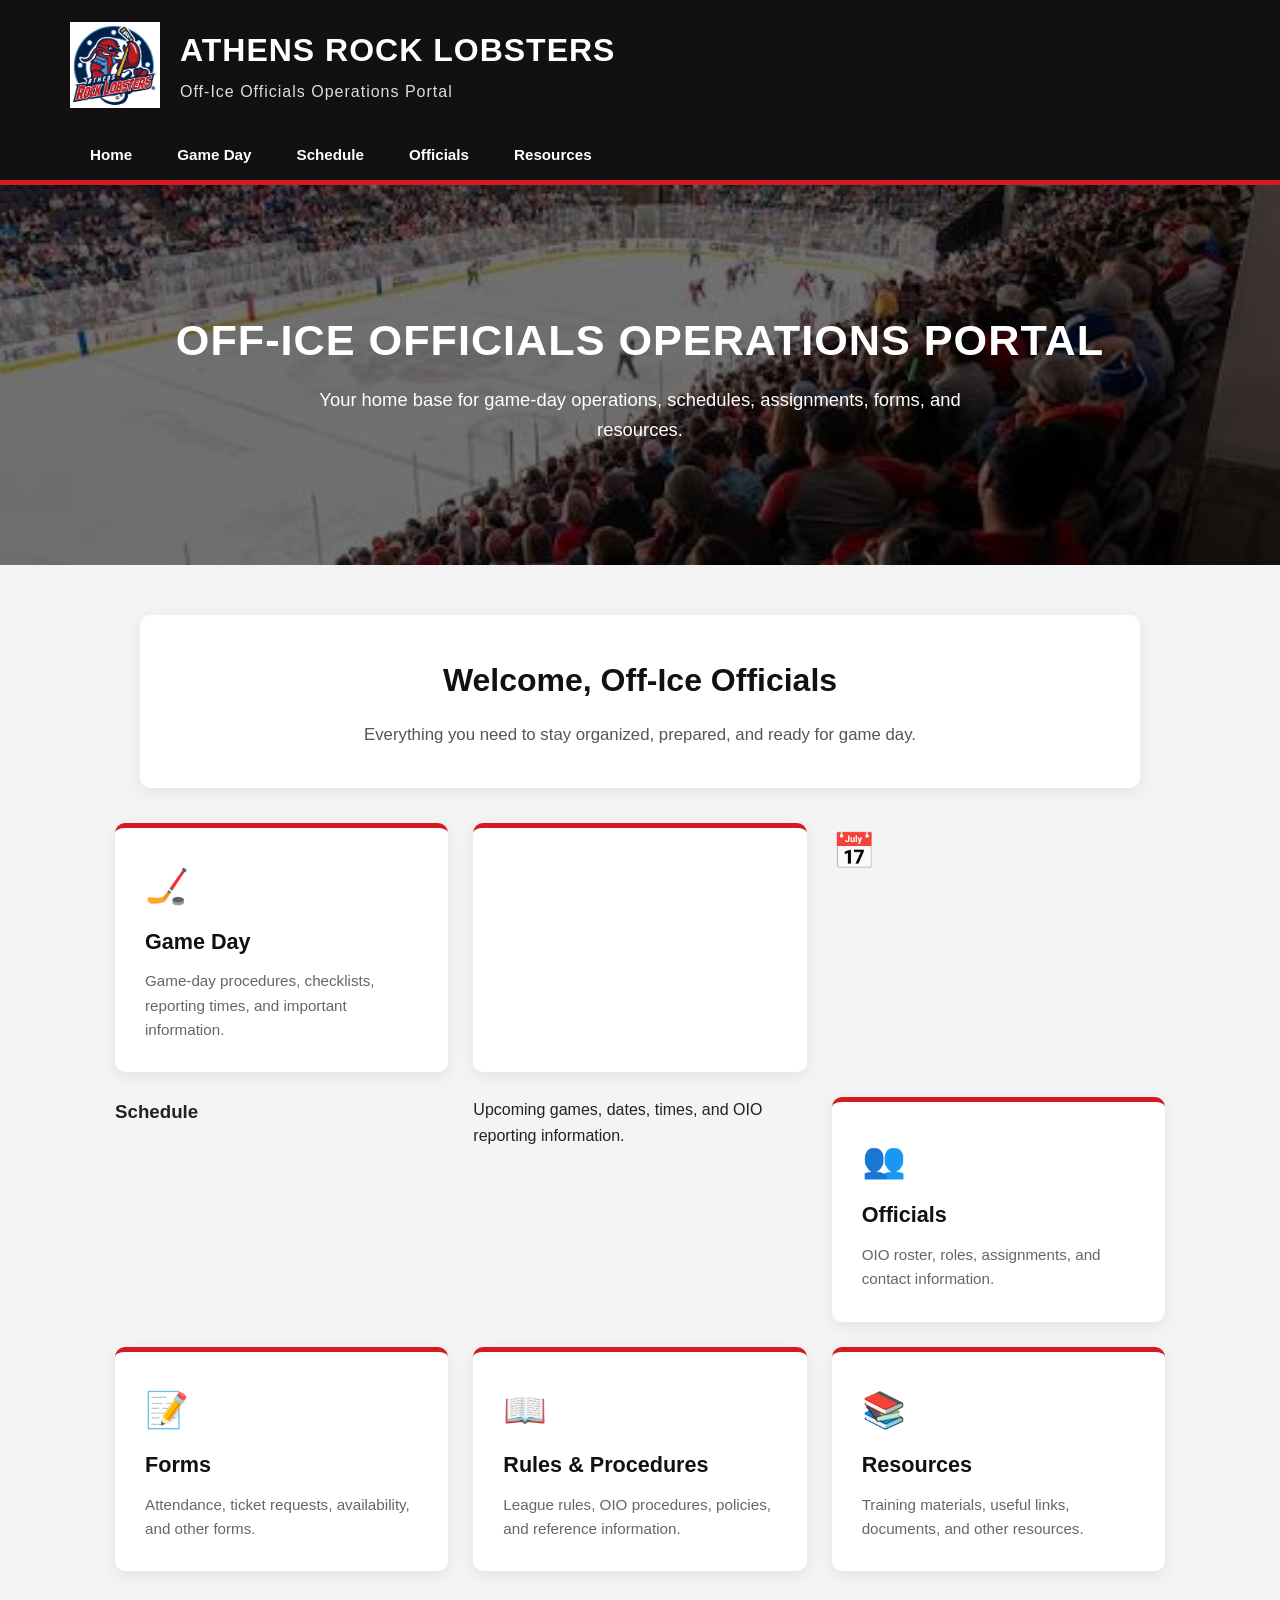
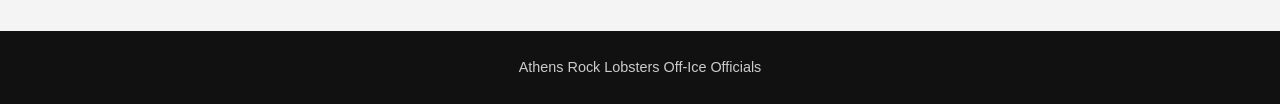
==== index.html @ 8d94f2fb "Build OIO portal pages and navigation" ====
<!DOCTYPE html>
<html lang="en">

<head>
    <meta charset="UTF-8">
    <meta name="viewport" content="width=device-width, initial-scale=1.0">

    <title>ARL Off-Ice Officials</title>

    <link rel="stylesheet" href="css/style.css">
</head>

<body>

    <header class="site-header">

        <div class="header-content">

            <div class="brand">

                <img src="images/arl-logo.png"
                     alt="Athens Rock Lobsters logo"
                     class="arl-logo">

                <div class="brand-text">
                    <h1>Athens Rock Lobsters</h1>
                    <p>Off-Ice Officials Operations Portal</p>
                </div>

            </div>

            <nav class="main-nav">

    <a href="index.html">Home</a>

    <a href="game-day.html">Game Day</a>

    <a href="schedule.html">Schedule</a>

    <a href="officials.html">Officials</a>

    <a href="resources.html">Resources</a>

</nav>

        </div>

    </header>


   
<main>

    <!-- HERO SECTION -->

    <section class="hero">

        <img src="images/arena.jpg"
             alt="Athens Rock Lobsters home arena">

        <div class="hero-overlay">

            <h2>Off-Ice Officials Operations Portal</h2>

            <p>
                Your home base for game-day operations,
                schedules, assignments, forms, and resources.
            </p>

        </div>

    </section>


    <!-- WELCOME -->

    <section class="welcome">

        <h2>Welcome, Off-Ice Officials</h2>

        <p>
            Everything you need to stay organized,
            prepared, and ready for game day.
        </p>

    </section>


    <!-- DASHBOARD CARDS -->

    <section class="dashboard">

        <a href="game-day.html" class="dashboard-card">

            <div class="card-icon">🏒</div>

            <h3>Game Day</h3>

            <p>
                Game-day procedures, checklists,
                reporting times, and important information.
            </p>

        </a>

<a href="schedule.html" class="dashboard-card"></a>
       

            <div class="card-icon">📅</div>

            <h3>Schedule</h3>

            <p>
                Upcoming games, dates, times,
                and OIO reporting information.
            </p>

        </a>


        <a href="officials.html" class="dashboard-card">

            <div class="card-icon">👥</div>

            <h3>Officials</h3>

            <p>
                OIO roster, roles, assignments,
                and contact information.
            </p>

        </a>


       <a href="forms.html" class="dashboard-card">

            <div class="card-icon">📝</div>

            <h3>Forms</h3>

            <p>
                Attendance, ticket requests,
                availability, and other forms.
            </p>

        </a>


       <a href="rules.html" class="dashboard-card">

            <div class="card-icon">📖</div>

            <h3>Rules & Procedures</h3>

            <p>
                League rules, OIO procedures,
                policies, and reference information.
            </p>

        </a>


        <a href="resources.html" class="dashboard-card">

            <div class="card-icon">📚</div>

            <h3>Resources</h3>

            <p>
                Training materials, useful links,
                documents, and other resources.
            </p>

        </a>

    </section>

</main>




    <footer class="site-footer">

        <p>
            Athens Rock Lobsters Off-Ice Officials
        </p>

    </footer>

</body>

</html>
---- css/style.css ----
/* =========================================
   ATHENS ROCK LOBSTERS
   OFF-ICE OFFICIALS OPERATIONS PORTAL
   ========================================= */

/* ---------- RESET ---------- */

* {
    margin: 0;
    padding: 0;
    box-sizing: border-box;
}

html {
    scroll-behavior: smooth;
}

body {
    font-family: Arial, Helvetica, sans-serif;
    background: #f4f4f4;
    color: #222;
    line-height: 1.6;
}

a {
    color: inherit;
    text-decoration: none;
}

img {
    max-width: 100%;
    display: block;
}


/* =========================================
   HEADER
   ========================================= */

.site-header {
    background: #111111;
    color: white;
    border-bottom: 5px solid #d71920;
}

.header-content {
    max-width: 1200px;
    margin: 0 auto;
    padding: 20px 30px 0;
}

.brand {
    display: flex;
    align-items: center;
    gap: 20px;
    padding-bottom: 20px;
}

.arl-logo {
    width: 90px;
    height: 90px;
    object-fit: contain;
}

.brand-text h1 {
    font-size: 2rem;
    font-weight: 800;
    letter-spacing: 1px;
    text-transform: uppercase;
}

.brand-text p {
    margin-top: 3px;
    color: #dddddd;
    font-size: 1rem;
    letter-spacing: 1px;
}


/* =========================================
   NAVIGATION
   ========================================= */

.main-nav {
    display: flex;
    flex-wrap: wrap;
    gap: 5px;
}

.main-nav a {
    padding: 13px 20px;
    color: white;
    font-weight: bold;
    font-size: 0.95rem;
    transition: background 0.2s ease;
}

.main-nav a:hover {
    background: #d71920;
}


/* =========================================
   MAIN CONTENT
   ========================================= */

main {
    min-height: 600px;
}


/* =========================================
   HERO
   ========================================= */

.hero {
    position: relative;
    width: 100%;
    height: 380px;
    overflow: hidden;
}

.hero > img {
    width: 100%;
    height: 100%;
    object-fit: cover;
}

.hero-overlay {
    position: absolute;
    top: 0;
    left: 0;
    width: 100%;
    height: 100%;

    display: flex;
    flex-direction: column;
    justify-content: center;
    align-items: center;

    text-align: center;
    padding: 30px;

    background: rgba(0, 0, 0, 0.55);
    color: white;
}

.hero-overlay h2 {
    font-size: 2.7rem;
    text-transform: uppercase;
    letter-spacing: 1px;
    margin-bottom: 10px;
}

.hero-overlay p {
    max-width: 700px;
    font-size: 1.15rem;
}


/* =========================================
   WELCOME
   ========================================= */

.welcome {
    max-width: 1000px;
    margin: 50px auto 35px;
    padding: 40px;

    background: white;
    border-radius: 10px;

    box-shadow: 0 4px 15px rgba(0, 0, 0, 0.08);

    text-align: center;
}

.welcome h2 {
    font-size: 2rem;
    margin-bottom: 15px;
    color: #111111;
}

.welcome p {
    max-width: 700px;
    margin: 0 auto;
    color: #555555;
    font-size: 1.05rem;
}


/* =========================================
   DASHBOARD
   ========================================= */

.dashboard {
    width: 100%;
    max-width: 1100px;

    margin: 0 auto 60px;
    padding: 0 25px;

    display: grid;
    grid-template-columns: repeat(3, minmax(0, 1fr));
    gap: 25px;
}

.dashboard-card {
    display: block;

    background: white;
    padding: 30px;

    border-radius: 10px;
    border-top: 5px solid #d71920;

    box-shadow: 0 4px 15px rgba(0, 0, 0, 0.08);

    transition:
        transform 0.2s ease,
        box-shadow 0.2s ease;
}

.dashboard-card:hover {
    transform: translateY(-5px);

    box-shadow:
        0 8px 25px rgba(0, 0, 0, 0.15);
}

.card-icon {
    font-size: 2.2rem;
    margin-bottom: 10px;
}

.dashboard-card h3 {
    font-size: 1.35rem;
    margin-bottom: 10px;
    color: #111111;
}

.dashboard-card p {
    color: #666666;
    font-size: 0.95rem;
}


/* =========================================
   FOOTER
   ========================================= */

.site-footer {
    background: #111111;
    color: #cccccc;

    text-align: center;

    padding: 25px;
    margin-top: 60px;

    font-size: 0.9rem;
}


/* =========================================
   TABLET
   ========================================= */

@media (max-width: 800px) {

    .dashboard {
        grid-template-columns: repeat(2, minmax(0, 1fr));
    }

    .hero {
        height: 320px;
    }

    .hero-overlay h2 {
        font-size: 2rem;
    }
}


/* =========================================
   MOBILE
   ========================================= */

@media (max-width: 550px) {

    .header-content {
        padding: 15px 20px 0;
    }

    .brand {
        gap: 15px;
    }

    .arl-logo {
        width: 70px;
        height: 70px;
    }

    .brand-text h1 {
        font-size: 1.35rem;
    }

    .brand-text p {
        font-size: 0.8rem;
    }

    .main-nav a {
        padding: 10px 12px;
        font-size: 0.85rem;
    }

    .hero {
        height: 300px;
    }

    .hero-overlay h2 {
        font-size: 1.6rem;
    }

    .hero-overlay p {
        font-size: 1rem;
    }

    .welcome {
        margin: 30px 15px;
        padding: 35px 25px;
    }

    .welcome h2 {
        font-size: 1.6rem;
    }

    .dashboard {
        grid-template-columns: 1fr;
        padding: 0 15px;
    }
}




/* =========================================
   GAME DAY PAGE
   ========================================= */

.page-content {
    max-width: 1100px;
    margin: 0 auto;
    padding: 45px 25px 60px;
}


/* ---------- PAGE HEADER ---------- */

.page-header {
    text-align: center;
    margin-bottom: 40px;
}

.page-header h2 {
    font-size: 2.5rem;
    color: #111111;
    margin-bottom: 10px;
}

.page-header p {
    max-width: 700px;
    margin: 0 auto;
    color: #666666;
    font-size: 1.05rem;
}


/* ---------- INFORMATION SECTIONS ---------- */

.info-section {
    background: white;
    margin-bottom: 25px;
    padding: 30px;

    border-radius: 10px;

    box-shadow:
        0 4px 15px rgba(0, 0, 0, 0.08);
}

.info-section h3 {
    font-size: 1.5rem;
    color: #111111;

    margin-bottom: 18px;

    padding-bottom: 10px;

    border-bottom: 2px solid #d71920;
}

.info-section p {
    color: #555555;
}


/* ---------- CHECKLIST ---------- */

.checklist {
    list-style: none;
    padding: 0;
}

.checklist li {
    position: relative;

    padding: 12px 15px 12px 38px;

    margin-bottom: 8px;

    background: #f7f7f7;

    border-radius: 6px;

    color: #444444;
}

.checklist li::before {
    content: "✓";

    position: absolute;

    left: 14px;
    top: 11px;

    font-weight: bold;

    color: #d71920;
}


/* ---------- IMPORTANT BOX ---------- */

.important-box {
    margin-top: 20px;

    padding: 20px;

    background: #f7f7f7;

    border-left: 5px solid #d71920;

    border-radius: 6px;
}

.important-box strong {
    display: block;

    margin-bottom: 5px;

    color: #111111;
}

.important-box p {
    margin: 0;
}


/* ---------- POSITION GRID ---------- */

.position-grid {
    display: grid;

    grid-template-columns:
        repeat(2, minmax(0, 1fr));

    gap: 20px;
}

.position-card {
    padding: 25px;

    background: #f7f7f7;

    border-radius: 8px;

    border-left: 4px solid #111111;
}

.position-card h4 {
    margin-bottom: 8px;

    font-size: 1.15rem;

    color: #111111;
}

.position-card p {
    font-size: 0.95rem;

    color: #666666;
}


/* ---------- CONTACT BOX ---------- */

.contact-box {
    margin-top: 10px;

    padding: 35px;

    background: #111111;

    color: white;

    border-radius: 10px;

    text-align: center;
}

.contact-box h3 {
    font-size: 1.5rem;

    margin-bottom: 10px;
}

.contact-box p {
    max-width: 650px;

    margin: 0 auto;

    color: #dddddd;
}


/* ---------- GAME DAY MOBILE ---------- */

@media (max-width: 700px) {

    .page-content {
        padding: 35px 15px 45px;
    }

    .page-header h2 {
        font-size: 2rem;
    }

    .info-section {
        padding: 25px 20px;
    }

    .position-grid {
        grid-template-columns: 1fr;
    }

    .contact-box {
        padding: 30px 20px;
    }
}


/* =========================================
   SCHEDULE PAGE
   ========================================= */

.schedule-list {
    display: flex;
    flex-direction: column;
    gap: 18px;
}

.game-card {
    display: grid;

    grid-template-columns: 110px 1fr auto;

    align-items: center;

    gap: 25px;

    padding: 22px;

    background: #f7f7f7;

    border-radius: 8px;

    border-left: 5px solid #d71920;

    transition:
        transform 0.2s ease,
        box-shadow 0.2s ease;
}

.game-card:hover {
    transform: translateY(-2px);

    box-shadow:
        0 5px 15px rgba(0, 0, 0, 0.08);
}


/* ---------- GAME DATE ---------- */

.game-date {
    text-align: center;

    background: #111111;

    color: white;

    border-radius: 8px;

    padding: 10px;
}

.game-date .month {
    display: block;

    font-size: 0.85rem;

    font-weight: bold;

    letter-spacing: 1px;
}

.game-date .day {
    display: block;

    font-size: 2.3rem;

    font-weight: 800;

    line-height: 1.1;
}

.game-date .year {
    display: block;

    font-size: 0.8rem;

    color: #cccccc;
}


/* ---------- GAME DETAILS ---------- */

.game-details h4 {
    font-size: 1.25rem;

    margin-bottom: 8px;

    color: #111111;
}

.game-details p {
    margin: 3px 0;

    color: #666666;

    font-size: 0.95rem;
}


/* ---------- GAME STATUS ---------- */

.game-status span {
    display: inline-block;

    padding: 7px 13px;

    border-radius: 20px;

    background: #111111;

    color: white;

    font-size: 0.8rem;

    font-weight: bold;

    text-transform: uppercase;

    letter-spacing: 0.5px;
}


/* ---------- SCHEDULE MOBILE ---------- */

@media (max-width: 700px) {

    .game-card {
        grid-template-columns: 80px 1fr;

        gap: 15px;
    }

    .game-status {
        grid-column: 2;
    }

    .game-date .day {
        font-size: 1.8rem;
    }

    .game-details h4 {
        font-size: 1.05rem;
    }
}
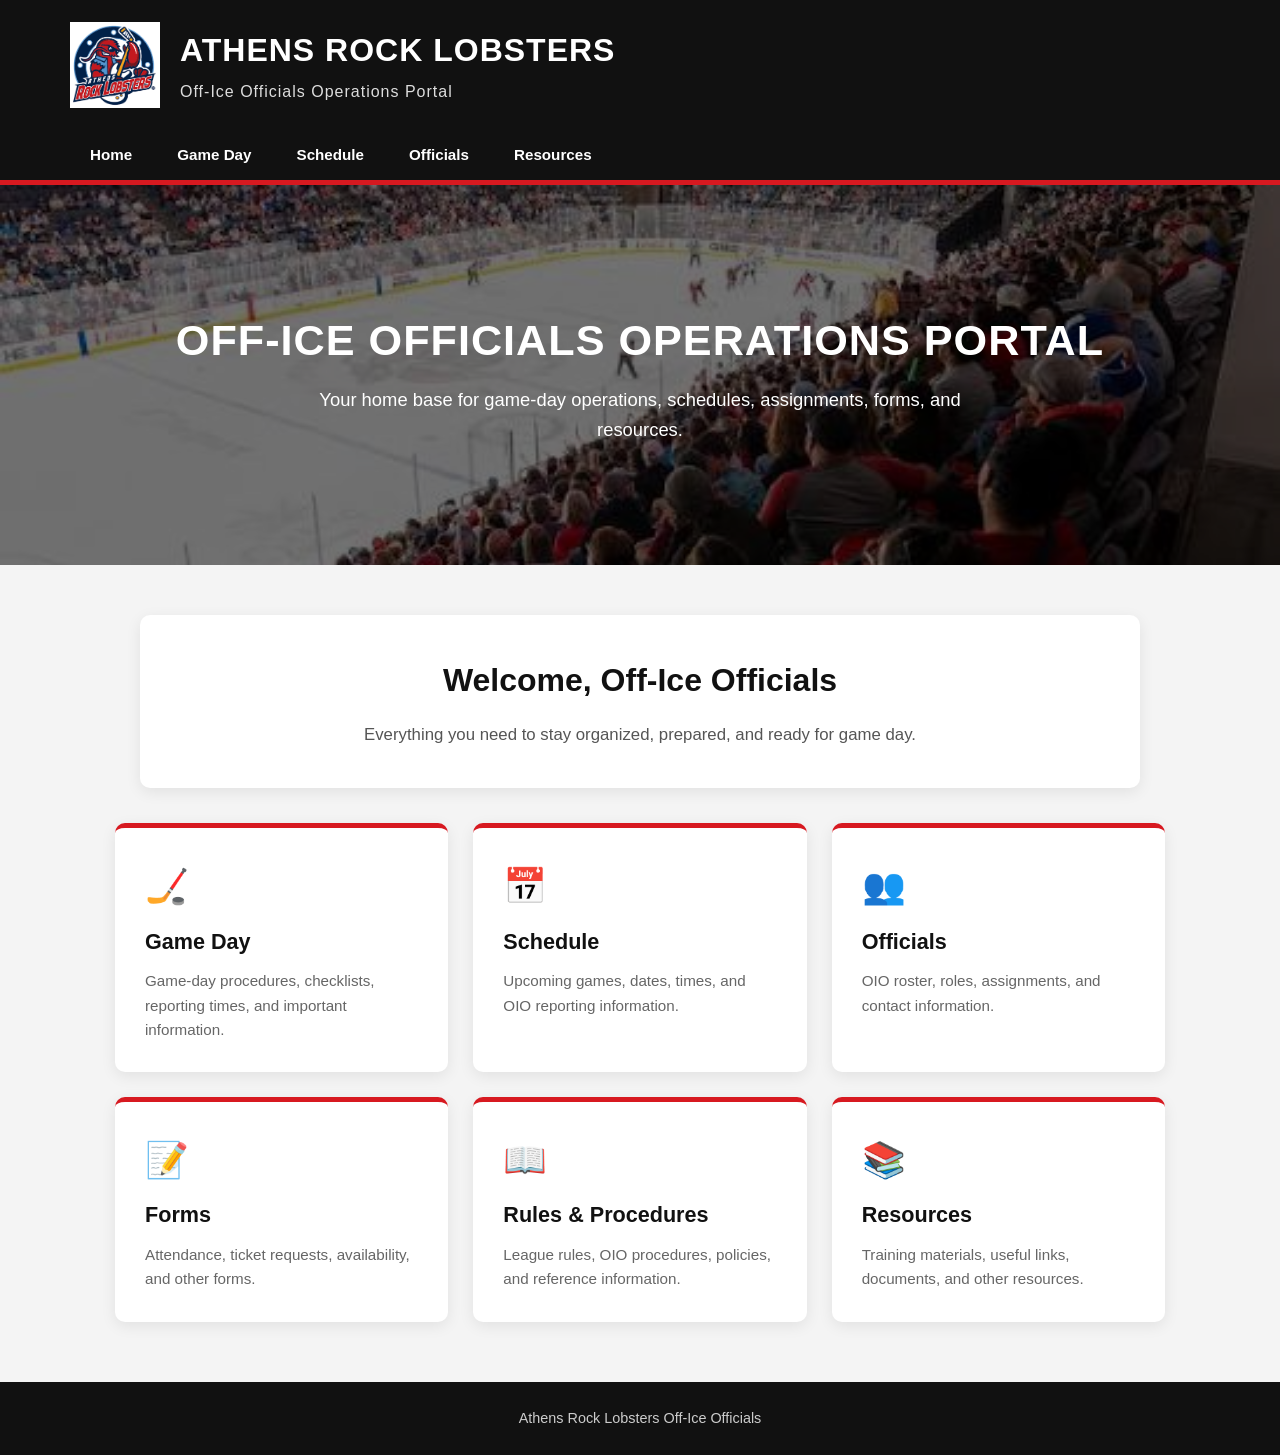
==== commit 79510429: "Fix homepage dashboard cards" ====
--- a/index.html
+++ b/index.html
@@ -89,92 +89,107 @@
 
     <!-- DASHBOARD CARDS -->
 
-    <section class="dashboard">
-
-        <a href="game-day.html" class="dashboard-card">
-
-            <div class="card-icon">🏒</div>
-
-            <h3>Game Day</h3>
-
-            <p>
-                Game-day procedures, checklists,
-                reporting times, and important information.
-            </p>
-
-        </a>
-
-<a href="schedule.html" class="dashboard-card"></a>
-       
-
-            <div class="card-icon">📅</div>
-
-            <h3>Schedule</h3>
-
-            <p>
-                Upcoming games, dates, times,
-                and OIO reporting information.
-            </p>
-
-        </a>
-
-
-        <a href="officials.html" class="dashboard-card">
-
-            <div class="card-icon">👥</div>
-
-            <h3>Officials</h3>
-
-            <p>
-                OIO roster, roles, assignments,
-                and contact information.
-            </p>
-
-        </a>
-
-
-       <a href="forms.html" class="dashboard-card">
-
-            <div class="card-icon">📝</div>
-
-            <h3>Forms</h3>
-
-            <p>
-                Attendance, ticket requests,
-                availability, and other forms.
-            </p>
-
-        </a>
-
-
-       <a href="rules.html" class="dashboard-card">
-
-            <div class="card-icon">📖</div>
-
-            <h3>Rules & Procedures</h3>
-
-            <p>
-                League rules, OIO procedures,
-                policies, and reference information.
-            </p>
-
-        </a>
-
-
-        <a href="resources.html" class="dashboard-card">
-
-            <div class="card-icon">📚</div>
-
-            <h3>Resources</h3>
-
-            <p>
-                Training materials, useful links,
-                documents, and other resources.
-            </p>
-
-        </a>
-
-    </section>
+
+<section class="dashboard">
+
+    <!-- GAME DAY -->
+
+    <a href="game-day.html" class="dashboard-card">
+
+        <div class="card-icon">🏒</div>
+
+        <h3>Game Day</h3>
+
+        <p>
+            Game-day procedures, checklists,
+            reporting times, and important information.
+        </p>
+
+    </a>
+
+
+    <!-- SCHEDULE -->
+
+    <a href="schedule.html" class="dashboard-card">
+
+        <div class="card-icon">📅</div>
+
+        <h3>Schedule</h3>
+
+        <p>
+            Upcoming games, dates, times,
+            and OIO reporting information.
+        </p>
+
+    </a>
+
+
+    <!-- OFFICIALS -->
+
+    <a href="officials.html" class="dashboard-card">
+
+        <div class="card-icon">👥</div>
+
+        <h3>Officials</h3>
+
+        <p>
+            OIO roster, roles, assignments,
+            and contact information.
+        </p>
+
+    </a>
+
+
+    <!-- FORMS -->
+
+    <a href="forms.html" class="dashboard-card">
+
+        <div class="card-icon">📝</div>
+
+        <h3>Forms</h3>
+
+        <p>
+            Attendance, ticket requests,
+            availability, and other forms.
+        </p>
+
+    </a>
+
+
+    <!-- RULES & PROCEDURES -->
+
+    <a href="rules.html" class="dashboard-card">
+
+        <div class="card-icon">📖</div>
+
+        <h3>Rules &amp; Procedures</h3>
+
+        <p>
+            League rules, OIO procedures,
+            policies, and reference information.
+        </p>
+
+    </a>
+
+
+    <!-- RESOURCES -->
+
+    <a href="resources.html" class="dashboard-card">
+
+        <div class="card-icon">📚</div>
+
+        <h3>Resources</h3>
+
+        <p>
+            Training materials, useful links,
+            documents, and other resources.
+        </p>
+
+    </a>
+
+</section>
+
+
 
 </main>
 
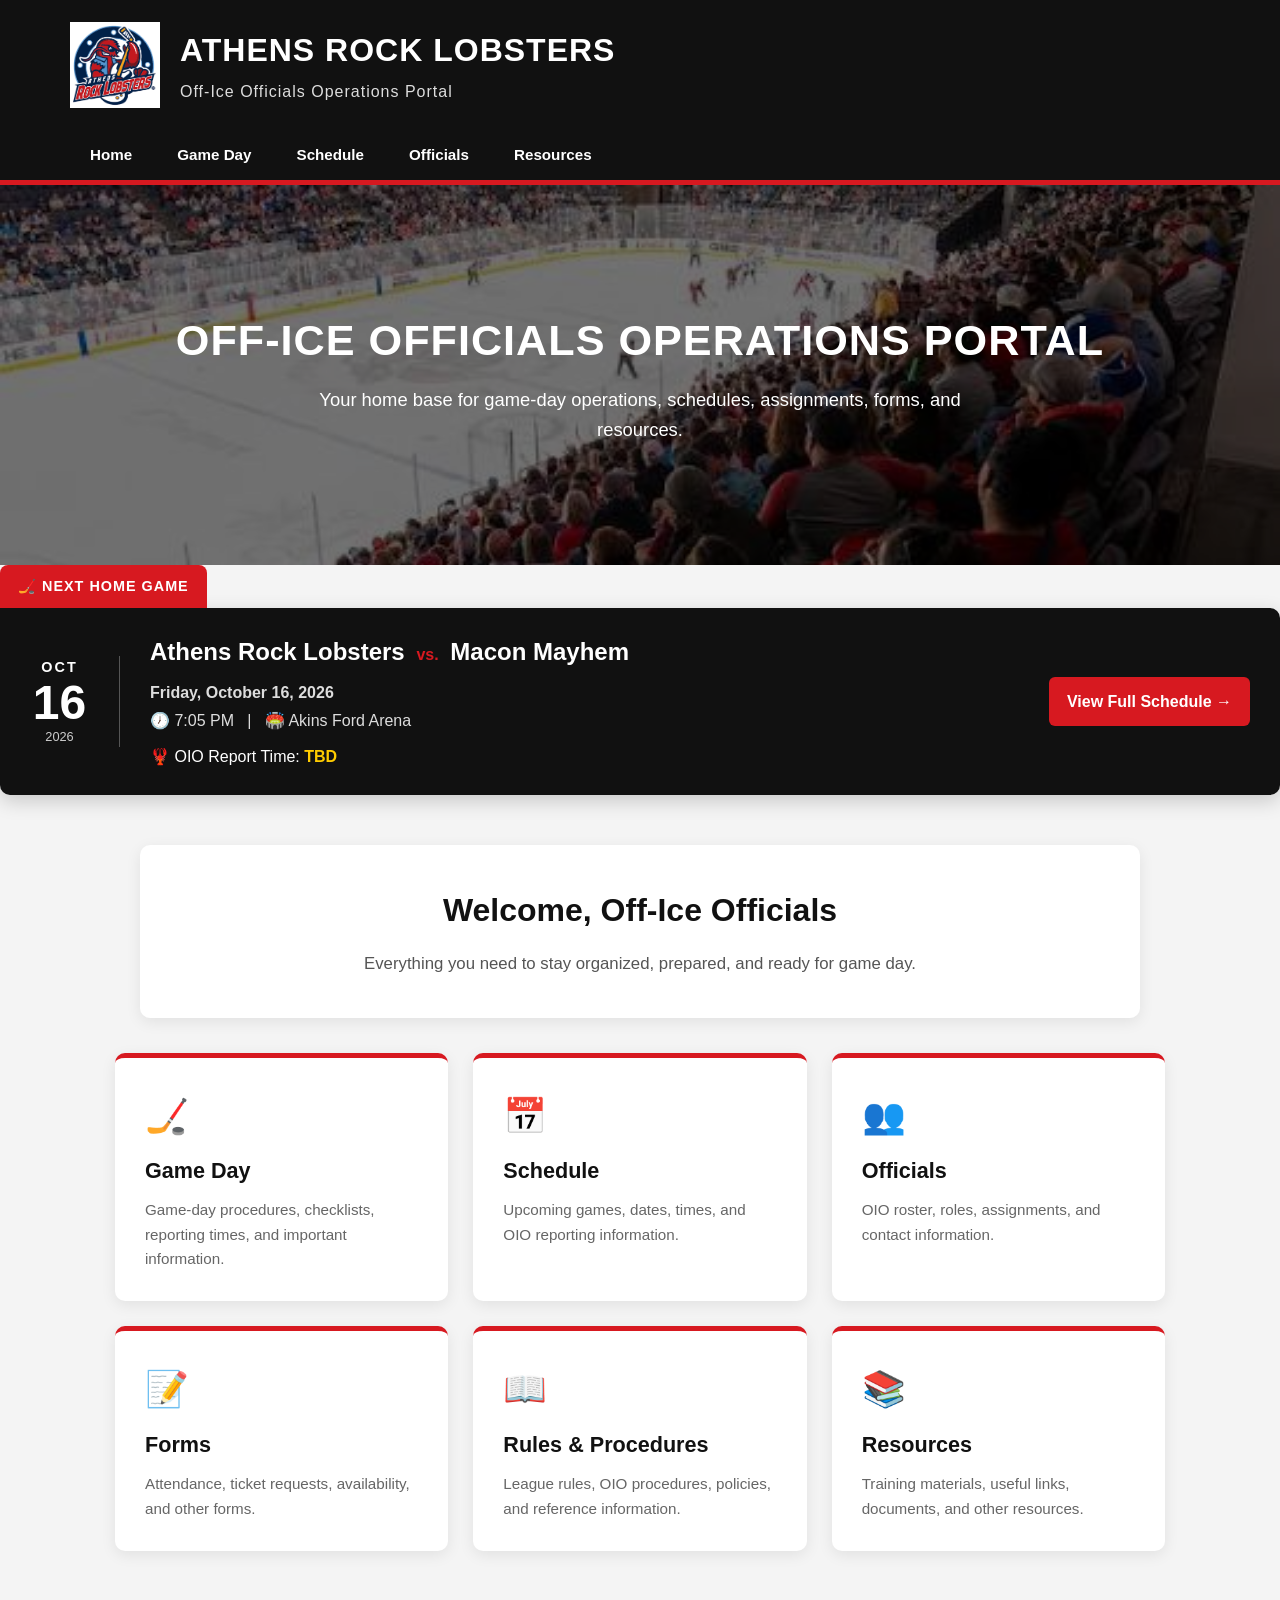
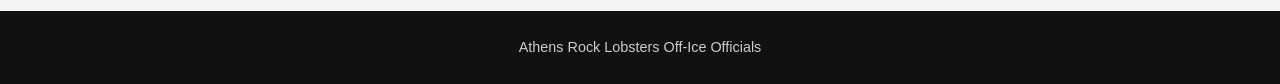
==== commit ecc89f60: "Add next home game dashboard" ====
--- a/index.html
+++ b/index.html
@@ -30,7 +30,8 @@
 
             </div>
 
-            <nav class="main-nav">
+       
+<nav class="main-nav">
 
     <a href="index.html">Home</a>
 
@@ -41,6 +42,7 @@
     <a href="officials.html">Officials</a>
 
     <a href="resources.html">Resources</a>
+
 
 </nav>
 
@@ -72,6 +74,60 @@
 
     </section>
 
+<!-- NEXT HOME GAME -->
+
+<section class="next-game">
+
+    <div class="next-game-label">
+        🏒 NEXT HOME GAME
+    </div>
+
+    <div class="next-game-content">
+
+        <div class="next-game-date">
+
+            <span class="next-month">OCT</span>
+
+            <span class="next-day">16</span>
+
+            <span class="next-year">2026</span>
+
+        </div>
+
+
+        <div class="next-game-details">
+
+            <h2>
+                Athens Rock Lobsters
+                <span>vs.</span>
+                Macon Mayhem
+            </h2>
+
+            <p class="next-game-info">
+                <strong>Friday, October 16, 2026</strong>
+            </p>
+
+            <p class="next-game-info">
+                🕖 7:05 PM &nbsp;&nbsp;|&nbsp;&nbsp;
+                🏟️ Akins Ford Arena
+            </p>
+
+            <p class="next-game-oio">
+                🦞 OIO Report Time:
+                <strong>TBD</strong>
+            </p>
+
+        </div>
+
+
+        <a href="schedule.html" class="next-game-button">
+            View Full Schedule →
+        </a>
+
+    </div>
+
+</section>
+
 
     <!-- WELCOME -->
 
--- a/css/style.css
+++ b/css/style.css
@@ -709,5 +709,250 @@
     }
 }
 
-
-
+```css
+/* =========================================
+   NEXT HOME GAME
+   ========================================= */
+
+.next-game {
+
+    max-width: 1100px;
+
+    margin: 35px auto 0;
+
+    padding: 0 25px;
+
+}
+
+
+.next-game-label {
+
+    background: #d71920;
+
+    color: white;
+
+    font-weight: 800;
+
+    font-size: 0.9rem;
+
+    letter-spacing: 1px;
+
+    padding: 10px 18px;
+
+    display: inline-block;
+
+    border-radius: 8px 8px 0 0;
+
+}
+
+
+.next-game-content {
+
+    background: #111111;
+
+    color: white;
+
+    border-radius: 0 10px 10px 10px;
+
+    padding: 25px 30px;
+
+    display: flex;
+
+    align-items: center;
+
+    gap: 30px;
+
+    box-shadow: 0 6px 20px rgba(0, 0, 0, 0.18);
+
+}
+
+
+.next-game-date {
+
+    min-width: 90px;
+
+    text-align: center;
+
+    border-right: 1px solid #555555;
+
+    padding-right: 30px;
+
+}
+
+
+.next-month {
+
+    display: block;
+
+    font-size: 0.9rem;
+
+    font-weight: bold;
+
+    letter-spacing: 2px;
+
+}
+
+
+.next-day {
+
+    display: block;
+
+    font-size: 3rem;
+
+    line-height: 1;
+
+    font-weight: 800;
+
+}
+
+
+.next-year {
+
+    display: block;
+
+    font-size: 0.8rem;
+
+    color: #cccccc;
+
+}
+
+
+.next-game-details {
+
+    flex: 1;
+
+}
+
+
+.next-game-details h2 {
+
+    font-size: 1.5rem;
+
+    margin-bottom: 8px;
+
+}
+
+
+.next-game-details h2 span {
+
+    color: #d71920;
+
+    font-size: 1rem;
+
+    margin: 0 5px;
+
+}
+
+
+.next-game-info {
+
+    color: #dddddd;
+
+    margin: 3px 0;
+
+}
+
+
+.next-game-oio {
+
+    margin-top: 10px;
+
+    color: #ffffff;
+
+}
+
+
+.next-game-oio strong {
+
+    color: #ffcc00;
+
+}
+
+
+.next-game-button {
+
+    background: #d71920;
+
+    color: white;
+
+    padding: 12px 18px;
+
+    border-radius: 6px;
+
+    font-weight: bold;
+
+    white-space: nowrap;
+
+    transition: background 0.2s ease,
+                transform 0.2s ease;
+
+}
+
+
+.next-game-button:hover {
+
+    background: #b9141a;
+
+    transform: translateY(-2px);
+
+}
+
+
+/* ---------- NEXT GAME MOBILE ---------- */
+
+@media (max-width: 700px) {
+
+    .next-game {
+
+        margin-top: 25px;
+
+        padding: 0 15px;
+
+    }
+
+
+    .next-game-content {
+
+        flex-direction: column;
+
+        align-items: stretch;
+
+        text-align: center;
+
+        gap: 20px;
+
+        padding: 25px 20px;
+
+    }
+
+
+    .next-game-date {
+
+        border-right: none;
+
+        border-bottom: 1px solid #555555;
+
+        padding-right: 0;
+
+        padding-bottom: 15px;
+
+    }
+
+
+    .next-game-details h2 {
+
+        font-size: 1.25rem;
+
+    }
+
+
+    .next-game-button {
+
+        display: inline-block;
+
+    }
+
+}
+
+
+
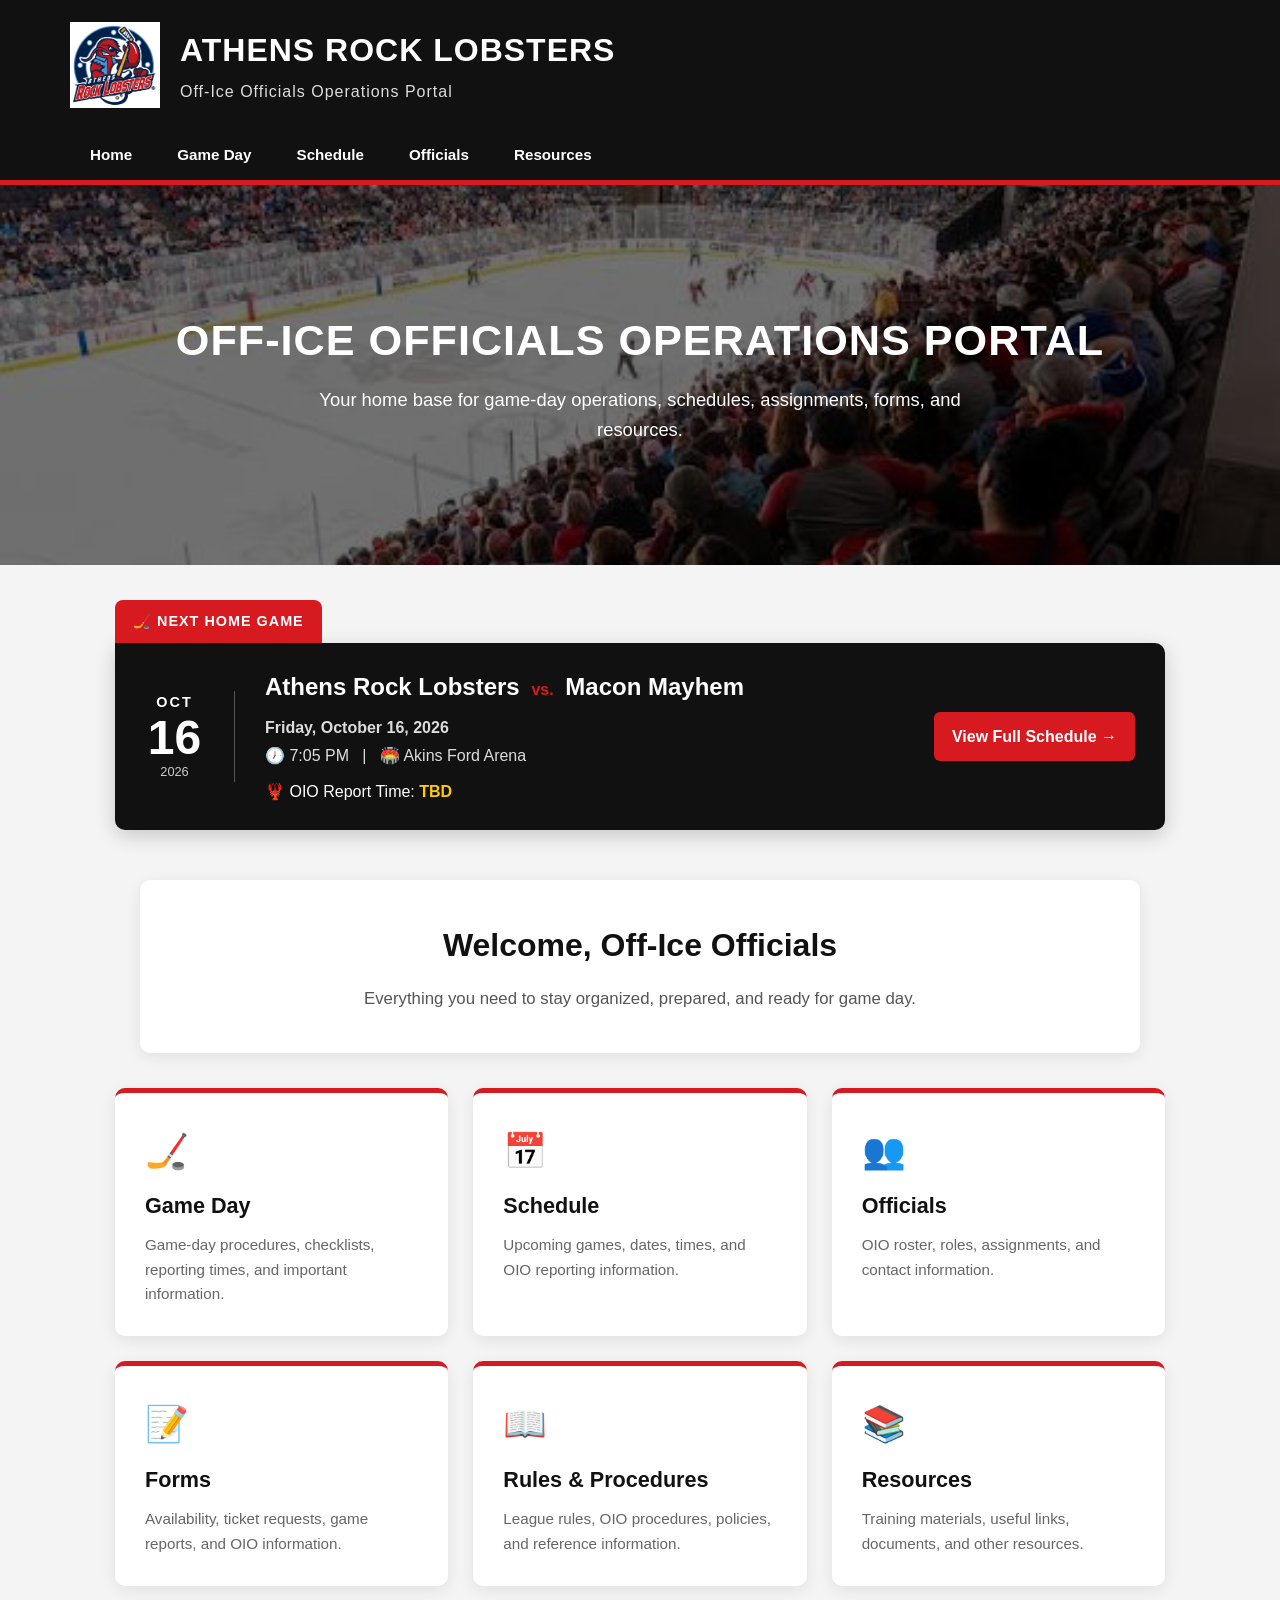
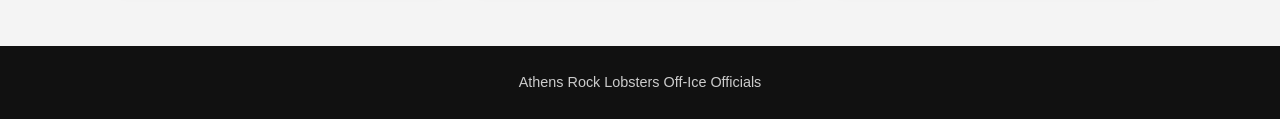
==== commit b9f38d0f: "fixing forms in index" ====
--- a/index.html
+++ b/index.html
@@ -1,4 +1,3 @@
-
 <!DOCTYPE html>
 <html lang="en">
 
@@ -30,226 +29,220 @@
 
             </div>
 
-       
-<nav class="main-nav">
-
-    <a href="index.html">Home</a>
-
-    <a href="game-day.html">Game Day</a>
-
-    <a href="schedule.html">Schedule</a>
-
-    <a href="officials.html">Officials</a>
-
-    <a href="resources.html">Resources</a>
-
-
-</nav>
+            <nav class="main-nav">
+
+                <a href="index.html">Home</a>
+
+                <a href="game-day.html">Game Day</a>
+
+                <a href="schedule.html">Schedule</a>
+
+                <a href="officials.html">Officials</a>
+
+                <a href="resources.html">Resources</a>
+
+            </nav>
 
         </div>
 
     </header>
 
 
-   
-<main>
-
-    <!-- HERO SECTION -->
-
-    <section class="hero">
-
-        <img src="images/arena.jpg"
-             alt="Athens Rock Lobsters home arena">
-
-        <div class="hero-overlay">
-
-            <h2>Off-Ice Officials Operations Portal</h2>
+    <main>
+
+        <!-- HERO SECTION -->
+
+        <section class="hero">
+
+            <img src="images/arena.jpg"
+                 alt="Athens Rock Lobsters home arena">
+
+            <div class="hero-overlay">
+
+                <h2>Off-Ice Officials Operations Portal</h2>
+
+                <p>
+                    Your home base for game-day operations,
+                    schedules, assignments, forms, and resources.
+                </p>
+
+            </div>
+
+        </section>
+
+
+        <!-- NEXT HOME GAME -->
+
+        <section class="next-game">
+
+            <div class="next-game-label">
+                🏒 NEXT HOME GAME
+            </div>
+
+            <div class="next-game-content">
+
+                <div class="next-game-date">
+
+                    <span class="next-month">OCT</span>
+
+                    <span class="next-day">16</span>
+
+                    <span class="next-year">2026</span>
+
+                </div>
+
+
+                <div class="next-game-details">
+
+                    <h2>
+                        Athens Rock Lobsters
+                        <span>vs.</span>
+                        Macon Mayhem
+                    </h2>
+
+                    <p class="next-game-info">
+                        <strong>Friday, October 16, 2026</strong>
+                    </p>
+
+                    <p class="next-game-info">
+                        🕖 7:05 PM &nbsp;&nbsp;|&nbsp;&nbsp;
+                        🏟️ Akins Ford Arena
+                    </p>
+
+                    <p class="next-game-oio">
+                        🦞 OIO Report Time:
+                        <strong>TBD</strong>
+                    </p>
+
+                </div>
+
+
+                <a href="schedule.html" class="next-game-button">
+                    View Full Schedule →
+                </a>
+
+            </div>
+
+        </section>
+
+
+        <!-- WELCOME -->
+
+        <section class="welcome">
+
+            <h2>Welcome, Off-Ice Officials</h2>
 
             <p>
-                Your home base for game-day operations,
-                schedules, assignments, forms, and resources.
+                Everything you need to stay organized,
+                prepared, and ready for game day.
             </p>
 
-        </div>
-
-    </section>
-
-<!-- NEXT HOME GAME -->
-
-<section class="next-game">
-
-    <div class="next-game-label">
-        🏒 NEXT HOME GAME
-    </div>
-
-    <div class="next-game-content">
-
-        <div class="next-game-date">
-
-            <span class="next-month">OCT</span>
-
-            <span class="next-day">16</span>
-
-            <span class="next-year">2026</span>
-
-        </div>
-
-
-        <div class="next-game-details">
-
-            <h2>
-                Athens Rock Lobsters
-                <span>vs.</span>
-                Macon Mayhem
-            </h2>
-
-            <p class="next-game-info">
-                <strong>Friday, October 16, 2026</strong>
-            </p>
-
-            <p class="next-game-info">
-                🕖 7:05 PM &nbsp;&nbsp;|&nbsp;&nbsp;
-                🏟️ Akins Ford Arena
-            </p>
-
-            <p class="next-game-oio">
-                🦞 OIO Report Time:
-                <strong>TBD</strong>
-            </p>
-
-        </div>
-
-
-        <a href="schedule.html" class="next-game-button">
-            View Full Schedule →
-        </a>
-
-    </div>
-
-</section>
-
-
-    <!-- WELCOME -->
-
-    <section class="welcome">
-
-        <h2>Welcome, Off-Ice Officials</h2>
-
-        <p>
-            Everything you need to stay organized,
-            prepared, and ready for game day.
-        </p>
-
-    </section>
-
-
-    <!-- DASHBOARD CARDS -->
-
-
-<section class="dashboard">
-
-    <!-- GAME DAY -->
-
-    <a href="game-day.html" class="dashboard-card">
-
-        <div class="card-icon">🏒</div>
-
-        <h3>Game Day</h3>
-
-        <p>
-            Game-day procedures, checklists,
-            reporting times, and important information.
-        </p>
-
-    </a>
-
-
-    <!-- SCHEDULE -->
-
-    <a href="schedule.html" class="dashboard-card">
-
-        <div class="card-icon">📅</div>
-
-        <h3>Schedule</h3>
-
-        <p>
-            Upcoming games, dates, times,
-            and OIO reporting information.
-        </p>
-
-    </a>
-
-
-    <!-- OFFICIALS -->
-
-    <a href="officials.html" class="dashboard-card">
-
-        <div class="card-icon">👥</div>
-
-        <h3>Officials</h3>
-
-        <p>
-            OIO roster, roles, assignments,
-            and contact information.
-        </p>
-
-    </a>
-
-
-    <!-- FORMS -->
-
-    <a href="forms.html" class="dashboard-card">
-
-        <div class="card-icon">📝</div>
-
-        <h3>Forms</h3>
-
-        <p>
-            Attendance, ticket requests,
-            availability, and other forms.
-        </p>
-
-    </a>
-
-
-    <!-- RULES & PROCEDURES -->
-
-    <a href="rules.html" class="dashboard-card">
-
-        <div class="card-icon">📖</div>
-
-        <h3>Rules &amp; Procedures</h3>
-
-        <p>
-            League rules, OIO procedures,
-            policies, and reference information.
-        </p>
-
-    </a>
-
-
-    <!-- RESOURCES -->
-
-    <a href="resources.html" class="dashboard-card">
-
-        <div class="card-icon">📚</div>
-
-        <h3>Resources</h3>
-
-        <p>
-            Training materials, useful links,
-            documents, and other resources.
-        </p>
-
-    </a>
-
-</section>
-
-
-
-</main>
-
-
+        </section>
+
+
+        <!-- DASHBOARD CARDS -->
+
+        <section class="dashboard">
+
+            <!-- GAME DAY -->
+
+            <a href="game-day.html" class="dashboard-card">
+
+                <div class="card-icon">🏒</div>
+
+                <h3>Game Day</h3>
+
+                <p>
+                    Game-day procedures, checklists,
+                    reporting times, and important information.
+                </p>
+
+            </a>
+
+
+            <!-- SCHEDULE -->
+
+            <a href="schedule.html" class="dashboard-card">
+
+                <div class="card-icon">📅</div>
+
+                <h3>Schedule</h3>
+
+                <p>
+                    Upcoming games, dates, times,
+                    and OIO reporting information.
+                </p>
+
+            </a>
+
+
+            <!-- OFFICIALS -->
+
+            <a href="officials.html" class="dashboard-card">
+
+                <div class="card-icon">👥</div>
+
+                <h3>Officials</h3>
+
+                <p>
+                    OIO roster, roles, assignments,
+                    and contact information.
+                </p>
+
+            </a>
+
+
+            <!-- FORMS -->
+
+            <a href="resources.html" class="dashboard-card">
+
+                <div class="card-icon">📝</div>
+
+                <h3>Forms</h3>
+
+                <p>
+                    Availability, ticket requests,
+                    game reports, and OIO information.
+                </p>
+
+            </a>
+
+
+            <!-- RULES & PROCEDURES -->
+
+            <a href="resources.html" class="dashboard-card">
+
+                <div class="card-icon">📖</div>
+
+                <h3>Rules &amp; Procedures</h3>
+
+                <p>
+                    League rules, OIO procedures,
+                    policies, and reference information.
+                </p>
+
+            </a>
+
+
+            <!-- RESOURCES -->
+
+            <a href="resources.html" class="dashboard-card">
+
+                <div class="card-icon">📚</div>
+
+                <h3>Resources</h3>
+
+                <p>
+                    Training materials, useful links,
+                    documents, and other resources.
+                </p>
+
+            </a>
+
+        </section>
+
+
+    </main>
 
 
     <footer class="site-footer">
@@ -262,5 +255,4 @@
 
 </body>
 
-</html>
-
+</html>
--- a/css/style.css
+++ b/css/style.css
@@ -709,7 +709,6 @@
     }
 }
 
-```css
 /* =========================================
    NEXT HOME GAME
    ========================================= */
@@ -954,5 +953,564 @@
 
 }
 
-
-
+/* =========================================
+   GAME DAY PAGE
+   ========================================= */
+
+.game-day-page {
+
+    max-width: 1100px;
+
+    margin: 0 auto;
+
+    padding: 45px 25px 70px;
+
+}
+
+
+/* ---------- PAGE TITLE ---------- */
+
+.page-title {
+
+    text-align: center;
+
+    margin-bottom: 35px;
+
+}
+
+
+.page-title h2 {
+
+    font-size: 2.5rem;
+
+    color: #111111;
+
+    margin-bottom: 8px;
+
+}
+
+
+.page-title p {
+
+    color: #666666;
+
+    font-size: 1.05rem;
+
+}
+
+
+
+/* =========================================
+   GAME DAY — NEXT GAME
+   ========================================= */
+
+.game-day-next {
+
+    margin-bottom: 45px;
+
+}
+
+
+.game-day-next-label {
+
+    background: #d71920;
+
+    color: white;
+
+    display: table;
+
+    margin: 0 auto;
+
+    padding: 9px 20px;
+
+    border-radius: 8px 8px 0 0;
+
+    font-weight: 800;
+
+    font-size: 0.85rem;
+
+    letter-spacing: 1px;
+
+}
+
+
+.game-day-next-content {
+
+    background: #111111;
+
+    color: white;
+
+    border-radius: 10px;
+
+    padding: 30px 35px;
+
+    display: flex;
+
+    align-items: center;
+
+    justify-content: center;
+
+    gap: 35px;
+
+    box-shadow: 0 6px 20px rgba(0, 0, 0, 0.18);
+
+}
+
+
+.game-day-date {
+
+    min-width: 90px;
+
+    text-align: center;
+
+    border-right: 1px solid #555555;
+
+    padding-right: 30px;
+
+}
+
+
+.game-day-date span {
+
+    display: block;
+
+    font-size: 0.9rem;
+
+    font-weight: bold;
+
+    letter-spacing: 2px;
+
+}
+
+
+.game-day-date strong {
+
+    display: block;
+
+    font-size: 3rem;
+
+    line-height: 1;
+
+}
+
+
+.game-day-date small {
+
+    display: block;
+
+    color: #cccccc;
+
+    font-size: 0.8rem;
+
+}
+
+
+.game-day-matchup {
+
+    text-align: center;
+
+}
+
+
+.game-day-matchup h2 {
+
+    font-size: 1.5rem;
+
+    margin-bottom: 8px;
+
+}
+
+
+.game-day-matchup h2 span {
+
+    color: #d71920;
+
+    font-size: 1rem;
+
+    margin: 0 5px;
+
+}
+
+
+.game-day-matchup p {
+
+    color: #dddddd;
+
+    margin: 3px 0;
+
+}
+
+
+.game-day-times {
+
+    display: flex;
+
+    gap: 20px;
+
+}
+
+
+.game-day-times div {
+
+    text-align: center;
+
+    border-left: 1px solid #555555;
+
+    padding-left: 20px;
+
+}
+
+
+.game-day-times span {
+
+    display: block;
+
+    color: #bbbbbb;
+
+    font-size: 0.8rem;
+
+    text-transform: uppercase;
+
+    letter-spacing: 1px;
+
+}
+
+
+.game-day-times strong {
+
+    display: block;
+
+    font-size: 1.2rem;
+
+    margin-top: 3px;
+
+}
+
+
+
+/* =========================================
+   GAME DAY SECTIONS
+   ========================================= */
+
+.game-day-section {
+
+    background: white;
+
+    border-radius: 10px;
+
+    padding: 30px 35px;
+
+    margin-bottom: 25px;
+
+    box-shadow: 0 4px 15px rgba(0, 0, 0, 0.08);
+
+}
+
+
+.section-heading {
+
+    display: flex;
+
+    align-items: center;
+
+    gap: 12px;
+
+    border-bottom: 2px solid #eeeeee;
+
+    padding-bottom: 12px;
+
+    margin-bottom: 20px;
+
+}
+
+
+.section-heading span {
+
+    font-size: 1.6rem;
+
+}
+
+
+.section-heading h2 {
+
+    font-size: 1.45rem;
+
+    color: #111111;
+
+}
+
+
+
+/* =========================================
+   CHECKLISTS
+   ========================================= */
+
+.checklist {
+
+    display: grid;
+
+    grid-template-columns: repeat(2, 1fr);
+
+    gap: 12px 30px;
+
+}
+
+
+.checklist-item {
+
+    display: flex;
+
+    align-items: flex-start;
+
+    gap: 12px;
+
+    padding: 10px 0;
+
+}
+
+
+.checklist-item > span {
+
+    font-size: 1.2rem;
+
+    color: #d71920;
+
+    flex-shrink: 0;
+
+}
+
+
+.checklist-item p {
+
+    color: #444444;
+
+}
+
+
+
+/* =========================================
+   INFORMATION BOXES
+   ========================================= */
+
+.info-grid {
+
+    display: grid;
+
+    grid-template-columns: repeat(3, 1fr);
+
+    gap: 20px;
+
+}
+
+
+.info-box {
+
+    background: #f7f7f7;
+
+    border-left: 4px solid #d71920;
+
+    border-radius: 6px;
+
+    padding: 20px;
+
+}
+
+
+.info-box h3 {
+
+    font-size: 1.05rem;
+
+    margin-bottom: 8px;
+
+    color: #111111;
+
+}
+
+
+.info-box p {
+
+    color: #555555;
+
+    font-size: 0.95rem;
+
+}
+
+
+
+/* =========================================
+   IMPORTANT NOTICE
+   ========================================= */
+
+.game-day-important {
+
+    background: #111111;
+
+    color: white;
+
+    border-radius: 10px;
+
+    padding: 30px 35px;
+
+    text-align: center;
+
+    margin-top: 35px;
+
+    box-shadow: 0 4px 15px rgba(0, 0, 0, 0.12);
+
+}
+
+
+.game-day-important h2 {
+
+    color: #ffffff;
+
+    margin-bottom: 10px;
+
+}
+
+
+.game-day-important p {
+
+    max-width: 750px;
+
+    margin: 0 auto;
+
+    color: #dddddd;
+
+}
+
+
+.game-day-important strong {
+
+    color: #ffffff;
+
+}
+
+
+
+/* =========================================
+   GAME DAY MOBILE
+   ========================================= */
+
+@media (max-width: 800px) {
+
+    .game-day-page {
+
+        padding: 35px 15px 50px;
+
+    }
+
+
+    .game-day-next-content {
+
+        flex-direction: column;
+
+        text-align: center;
+
+        gap: 20px;
+
+    }
+
+
+    .game-day-date {
+
+        border-right: none;
+
+        border-bottom: 1px solid #555555;
+
+        padding-right: 0;
+
+        padding-bottom: 15px;
+
+    }
+
+
+    .game-day-times {
+
+        justify-content: center;
+
+    }
+
+
+    .game-day-times div {
+
+        border-left: none;
+
+        padding-left: 0;
+
+    }
+
+
+    .checklist {
+
+        grid-template-columns: 1fr;
+
+    }
+
+
+    .info-grid {
+
+        grid-template-columns: 1fr;
+
+    }
+
+}
+
+
+@media (max-width: 550px) {
+
+    .page-title h2 {
+
+        font-size: 2rem;
+
+    }
+
+
+    .game-day-section {
+
+        padding: 25px 20px;
+
+    }
+
+
+    .game-day-next-content {
+
+        padding: 25px 20px;
+
+    }
+
+
+    .game-day-matchup h2 {
+
+        font-size: 1.25rem;
+
+    }
+
+
+    .game-day-times {
+
+        flex-direction: column;
+
+        gap: 10px;
+
+    }
+
+}
+
+/* =========================================
+   RESOURCES
+   ========================================= */
+
+.resource-status {
+    margin-top: 15px !important;
+    padding-top: 10px;
+    border-top: 1px solid #eeeeee;
+    color: #888888 !important;
+    font-size: 0.85rem !important;
+    font-style: italic;
+}
+
+
+
+
+
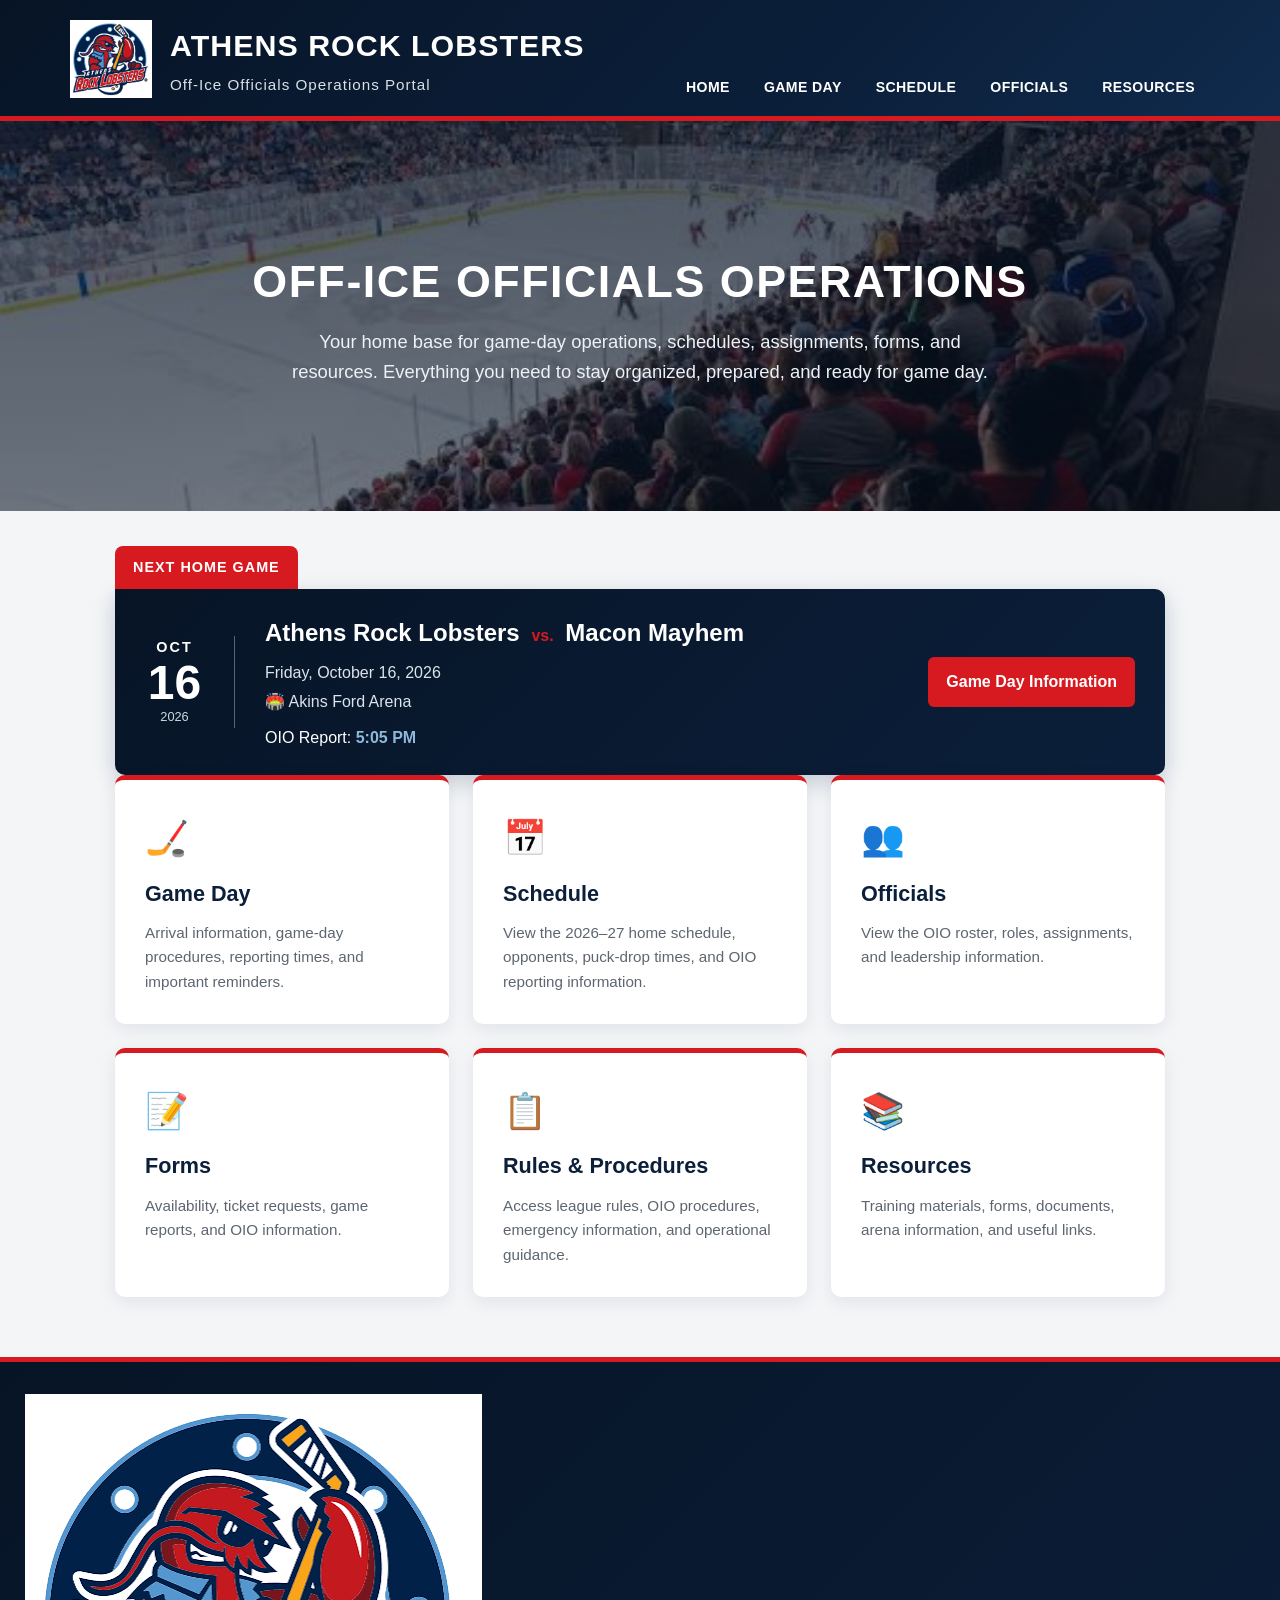
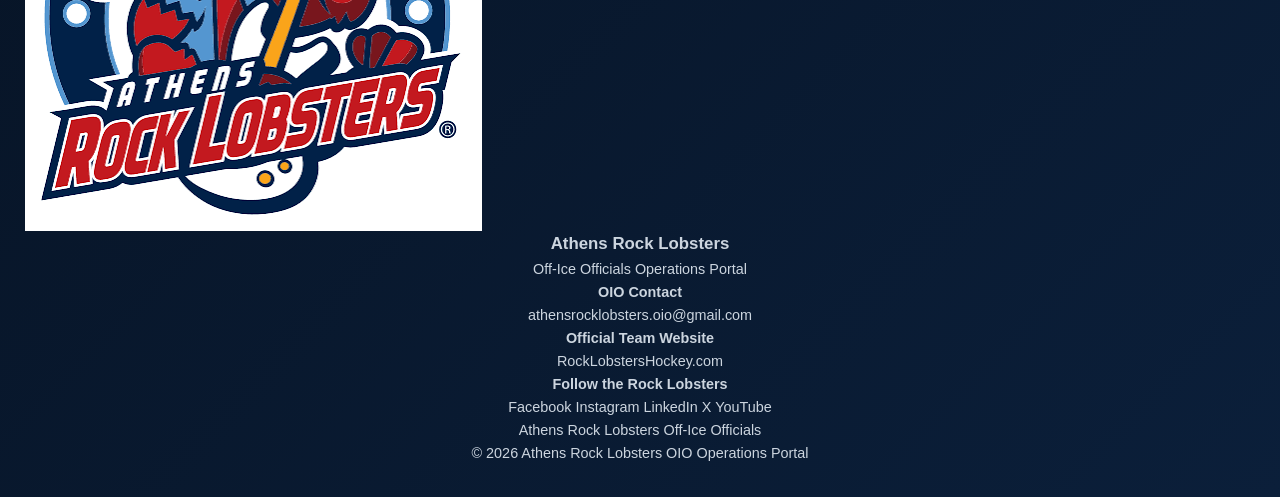
==== commit 128a7b4e: "changing front page" ====
--- a/index.html
+++ b/index.html
@@ -2,256 +2,473 @@
 <html lang="en">
 
 <head>
+
     <meta charset="UTF-8">
-    <meta name="viewport" content="width=device-width, initial-scale=1.0">
-
-    <title>ARL Off-Ice Officials</title>
-
-    <link rel="stylesheet" href="css/style.css">
+
+    <meta name="viewport"
+          content="width=device-width, initial-scale=1.0">
+
+    <title>Athens Rock Lobsters | OIO Operations Portal</title>
+
+    <link rel="stylesheet"
+          href="css/style.css">
+
 </head>
 
+
 <body>
 
-    <header class="site-header">
-
-        <div class="header-content">
-
-            <div class="brand">
-
-                <img src="images/arl-logo.png"
-                     alt="Athens Rock Lobsters logo"
-                     class="arl-logo">
-
-                <div class="brand-text">
-                    <h1>Athens Rock Lobsters</h1>
-                    <p>Off-Ice Officials Operations Portal</p>
-                </div>
+
+<!-- =========================================
+     HEADER
+     ========================================= -->
+
+<header class="site-header">
+
+    <div class="header-content">
+
+        <div class="brand">
+
+            <img src="images/arl-logo.png"
+                 alt="Athens Rock Lobsters logo"
+                 class="arl-logo">
+
+            <div class="brand-text">
+
+                <h1>Athens Rock Lobsters</h1>
+
+                <p>
+                    Off-Ice Officials Operations Portal
+                </p>
 
             </div>
 
-            <nav class="main-nav">
-
-                <a href="index.html">Home</a>
-
-                <a href="game-day.html">Game Day</a>
-
-                <a href="schedule.html">Schedule</a>
-
-                <a href="officials.html">Officials</a>
-
-                <a href="resources.html">Resources</a>
-
-            </nav>
-
-        </div>
-
-    </header>
-
-
-    <main>
-
-        <!-- HERO SECTION -->
-
-        <section class="hero">
-
-            <img src="images/arena.jpg"
-                 alt="Athens Rock Lobsters home arena">
-
-            <div class="hero-overlay">
-
-                <h2>Off-Ice Officials Operations Portal</h2>
+        </div>
+
+
+        <!-- NAVIGATION -->
+
+        <nav class="main-nav">
+
+            <a href="index.html">Home</a>
+
+            <a href="game-day.html">Game Day</a>
+
+            <a href="schedule.html">Schedule</a>
+
+            <a href="officials.html">Officials</a>
+
+            <a href="resources.html">Resources</a>
+
+        </nav>
+
+    </div>
+
+</header>
+
+
+
+<!-- =========================================
+     HERO
+     ========================================= -->
+
+<section class="hero">
+
+    <img src="images/arena.jpg"
+         alt="Akins Ford Arena">
+
+    <div class="hero-overlay">
+
+        <h2>Off-Ice Officials Operations</h2>
+
+        <p>
+            Your home base for game-day operations,
+            schedules, assignments, forms, and resources.
+            Everything you need to stay organized,
+            prepared, and ready for game day.
+        </p>
+
+    </div>
+
+</section>
+
+
+
+<!-- =========================================
+     NEXT HOME GAME
+     ========================================= -->
+
+<section class="next-game">
+
+    <div class="next-game-label">
+
+        NEXT HOME GAME
+
+    </div>
+
+
+    <div class="next-game-content">
+
+
+        <div class="next-game-date">
+
+            <span class="next-month">
+                OCT
+            </span>
+
+            <span class="next-day">
+                16
+            </span>
+
+            <span class="next-year">
+                2026
+            </span>
+
+        </div>
+
+
+
+        <div class="next-game-details">
+
+            <h2>
+                Athens Rock Lobsters
+                <span>vs.</span>
+                Macon Mayhem
+            </h2>
+
+            <p class="next-game-info">
+                Friday, October 16, 2026
+            </p>
+
+            <p class="next-game-info">
+                🏟️ Akins Ford Arena
+            </p>
+
+            <p class="next-game-oio">
+                OIO Report:
+                <strong>
+                    5:05 PM
+                </strong>
+            </p>
+
+        </div>
+
+
+
+        <a href="game-day.html"
+           class="next-game-button">
+
+            Game Day Information
+
+        </a>
+
+    </div>
+
+</section>
+
+
+
+<!-- =========================================
+     DASHBOARD
+     ========================================= -->
+
+<section class="dashboard">
+
+
+    <!-- GAME DAY -->
+
+    <a href="game-day.html"
+       class="dashboard-card">
+
+        <div class="card-icon">
+            🏒
+        </div>
+
+        <h3>
+            Game Day
+        </h3>
+
+        <p>
+            Arrival information, game-day procedures,
+            reporting times, and important reminders.
+        </p>
+
+    </a>
+
+
+
+    <!-- SCHEDULE -->
+
+    <a href="schedule.html"
+       class="dashboard-card">
+
+        <div class="card-icon">
+            📅
+        </div>
+
+        <h3>
+            Schedule
+        </h3>
+
+        <p>
+            View the 2026–27 home schedule,
+            opponents, puck-drop times, and
+            OIO reporting information.
+        </p>
+
+    </a>
+
+
+
+    <!-- OFFICIALS -->
+
+    <a href="officials.html"
+       class="dashboard-card">
+
+        <div class="card-icon">
+            👥
+        </div>
+
+        <h3>
+            Officials
+        </h3>
+
+        <p>
+            View the OIO roster, roles,
+            assignments, and leadership information.
+        </p>
+
+    </a>
+
+
+
+    <!-- FORMS -->
+
+    <a href="resources.html"
+       class="dashboard-card">
+
+        <div class="card-icon">
+            📝
+        </div>
+
+        <h3>
+            Forms
+        </h3>
+
+        <p>
+            Availability, ticket requests,
+            game reports, and OIO information.
+        </p>
+
+    </a>
+
+
+
+    <!-- RULES & PROCEDURES -->
+
+    <a href="resources.html"
+       class="dashboard-card">
+
+        <div class="card-icon">
+            📋
+        </div>
+
+        <h3>
+            Rules &amp; Procedures
+        </h3>
+
+        <p>
+            Access league rules, OIO procedures,
+            emergency information, and operational guidance.
+        </p>
+
+    </a>
+
+
+
+    <!-- RESOURCES -->
+
+    <a href="resources.html"
+       class="dashboard-card">
+
+        <div class="card-icon">
+            📚
+        </div>
+
+        <h3>
+            Resources
+        </h3>
+
+        <p>
+            Training materials, forms, documents,
+            arena information, and useful links.
+        </p>
+
+    </a>
+
+</section>
+
+
+
+<!-- =========================================
+     FOOTER
+     ========================================= -->
+
+<footer class="site-footer">
+
+
+    <div class="footer-content">
+
+
+        <!-- FOOTER BRAND -->
+
+        <div class="footer-brand">
+
+            <img src="images/arl-logo.png"
+                 alt="Athens Rock Lobsters logo"
+                 class="footer-logo">
+
+            <div>
+
+                <h3>
+                    Athens Rock Lobsters
+                </h3>
 
                 <p>
-                    Your home base for game-day operations,
-                    schedules, assignments, forms, and resources.
+                    Off-Ice Officials Operations Portal
                 </p>
 
             </div>
 
-        </section>
-
-
-        <!-- NEXT HOME GAME -->
-
-        <section class="next-game">
-
-            <div class="next-game-label">
-                🏒 NEXT HOME GAME
+        </div>
+
+
+
+        <!-- FOOTER CONTACT -->
+
+        <div class="footer-contact">
+
+            <h4>
+                OIO Contact
+            </h4>
+
+            <a href="mailto:athensrocklobsters.oio@gmail.com">
+
+                athensrocklobsters.oio@gmail.com
+
+            </a>
+
+        </div>
+
+
+
+        <!-- OFFICIAL TEAM SITE -->
+
+        <div class="footer-team-link">
+
+            <h4>
+                Official Team Website
+            </h4>
+
+            <a href="https://rocklobstershockey.com/"
+               target="_blank"
+               rel="noopener noreferrer">
+
+                RockLobstersHockey.com
+
+            </a>
+
+        </div>
+
+
+
+        <!-- SOCIAL MEDIA -->
+
+        <div class="footer-social">
+
+            <h4>
+                Follow the Rock Lobsters
+            </h4>
+
+
+            <div class="social-links">
+
+
+                <a href="https://www.facebook.com/athensrocklobsters/"
+                   target="_blank"
+                   rel="noopener noreferrer"
+                   aria-label="Facebook">
+
+                    Facebook
+
+                </a>
+
+
+                <a href="https://www.instagram.com/athensrocklobsters/"
+                   target="_blank"
+                   rel="noopener noreferrer"
+                   aria-label="Instagram">
+
+                    Instagram
+
+                </a>
+
+
+                <a href="https://www.linkedin.com/company/athens-rock-lobsters/"
+                   target="_blank"
+                   rel="noopener noreferrer"
+                   aria-label="LinkedIn">
+
+                    LinkedIn
+
+                </a>
+
+
+                <a href="https://x.com/AthensRockLobsters"
+                   target="_blank"
+                   rel="noopener noreferrer"
+                   aria-label="X">
+
+                    X
+
+                </a>
+
+
+                <a href="https://www.youtube.com/@AthensRockLobsters"
+                   target="_blank"
+                   rel="noopener noreferrer"
+                   aria-label="YouTube">
+
+                    YouTube
+
+                </a>
+
             </div>
 
-            <div class="next-game-content">
-
-                <div class="next-game-date">
-
-                    <span class="next-month">OCT</span>
-
-                    <span class="next-day">16</span>
-
-                    <span class="next-year">2026</span>
-
-                </div>
-
-
-                <div class="next-game-details">
-
-                    <h2>
-                        Athens Rock Lobsters
-                        <span>vs.</span>
-                        Macon Mayhem
-                    </h2>
-
-                    <p class="next-game-info">
-                        <strong>Friday, October 16, 2026</strong>
-                    </p>
-
-                    <p class="next-game-info">
-                        🕖 7:05 PM &nbsp;&nbsp;|&nbsp;&nbsp;
-                        🏟️ Akins Ford Arena
-                    </p>
-
-                    <p class="next-game-oio">
-                        🦞 OIO Report Time:
-                        <strong>TBD</strong>
-                    </p>
-
-                </div>
-
-
-                <a href="schedule.html" class="next-game-button">
-                    View Full Schedule →
-                </a>
-
-            </div>
-
-        </section>
-
-
-        <!-- WELCOME -->
-
-        <section class="welcome">
-
-            <h2>Welcome, Off-Ice Officials</h2>
-
-            <p>
-                Everything you need to stay organized,
-                prepared, and ready for game day.
-            </p>
-
-        </section>
-
-
-        <!-- DASHBOARD CARDS -->
-
-        <section class="dashboard">
-
-            <!-- GAME DAY -->
-
-            <a href="game-day.html" class="dashboard-card">
-
-                <div class="card-icon">🏒</div>
-
-                <h3>Game Day</h3>
-
-                <p>
-                    Game-day procedures, checklists,
-                    reporting times, and important information.
-                </p>
-
-            </a>
-
-
-            <!-- SCHEDULE -->
-
-            <a href="schedule.html" class="dashboard-card">
-
-                <div class="card-icon">📅</div>
-
-                <h3>Schedule</h3>
-
-                <p>
-                    Upcoming games, dates, times,
-                    and OIO reporting information.
-                </p>
-
-            </a>
-
-
-            <!-- OFFICIALS -->
-
-            <a href="officials.html" class="dashboard-card">
-
-                <div class="card-icon">👥</div>
-
-                <h3>Officials</h3>
-
-                <p>
-                    OIO roster, roles, assignments,
-                    and contact information.
-                </p>
-
-            </a>
-
-
-            <!-- FORMS -->
-
-            <a href="resources.html" class="dashboard-card">
-
-                <div class="card-icon">📝</div>
-
-                <h3>Forms</h3>
-
-                <p>
-                    Availability, ticket requests,
-                    game reports, and OIO information.
-                </p>
-
-            </a>
-
-
-            <!-- RULES & PROCEDURES -->
-
-            <a href="resources.html" class="dashboard-card">
-
-                <div class="card-icon">📖</div>
-
-                <h3>Rules &amp; Procedures</h3>
-
-                <p>
-                    League rules, OIO procedures,
-                    policies, and reference information.
-                </p>
-
-            </a>
-
-
-            <!-- RESOURCES -->
-
-            <a href="resources.html" class="dashboard-card">
-
-                <div class="card-icon">📚</div>
-
-                <h3>Resources</h3>
-
-                <p>
-                    Training materials, useful links,
-                    documents, and other resources.
-                </p>
-
-            </a>
-
-        </section>
-
-
-    </main>
-
-
-    <footer class="site-footer">
+        </div>
+
+
+    </div>
+
+
+
+    <!-- FOOTER BOTTOM -->
+
+    <div class="footer-bottom">
 
         <p>
             Athens Rock Lobsters Off-Ice Officials
         </p>
 
-    </footer>
+        <p>
+            &copy; 2026 Athens Rock Lobsters OIO Operations Portal
+        </p>
+
+    </div>
+
+
+</footer>
+
 
 </body>
 
--- a/css/style.css
+++ b/css/style.css
@@ -1,10 +1,32 @@
-
 /* =========================================
    ATHENS ROCK LOBSTERS
    OFF-ICE OFFICIALS OPERATIONS PORTAL
-   ========================================= */
-
-/* ---------- RESET ---------- */
+   PROFESSIONAL SPORTS THEME
+   ========================================= */
+
+
+/* =========================================
+   COLOR PALETTE
+   ========================================= */
+
+:root {
+    --arl-red: #d71920;
+    --arl-red-dark: #b9141a;
+    --arl-navy: #0b1f3a;
+    --arl-navy-dark: #071426;
+    --arl-colonial-blue: #5b7fa3;
+    --arl-blue-light: #eaf0f5;
+    --arl-white: #ffffff;
+    --arl-gray-light: #f3f5f7;
+    --arl-gray: #d9dee4;
+    --arl-gray-dark: #5d6670;
+    --arl-black: #111111;
+}
+
+
+/* =========================================
+   RESET
+   ========================================= */
 
 * {
     margin: 0;
@@ -18,8 +40,8 @@
 
 body {
     font-family: Arial, Helvetica, sans-serif;
-    background: #f4f4f4;
-    color: #222;
+    background: var(--arl-gray-light);
+    color: var(--arl-black);
     line-height: 1.6;
 }
 
@@ -39,32 +61,45 @@
    ========================================= */
 
 .site-header {
-    background: #111111;
-    color: white;
-    border-bottom: 5px solid #d71920;
+    background:
+        linear-gradient(
+            135deg,
+            var(--arl-navy-dark) 0%,
+            var(--arl-navy) 65%,
+            #102b4d 100%
+        );
+    color: var(--arl-white);
+    border-bottom: 5px solid var(--arl-red);
+    box-shadow: 0 4px 15px rgba(0, 0, 0, 0.22);
 }
 
 .header-content {
     max-width: 1200px;
     margin: 0 auto;
-    padding: 20px 30px 0;
+    padding: 18px 30px 0;
+
+    display: flex;
+    align-items: flex-end;
+    justify-content: space-between;
+    gap: 30px;
 }
 
 .brand {
     display: flex;
     align-items: center;
-    gap: 20px;
-    padding-bottom: 20px;
+    gap: 18px;
+    padding-bottom: 16px;
+    flex-shrink: 0;
 }
 
 .arl-logo {
-    width: 90px;
-    height: 90px;
+    width: 82px;
+    height: 82px;
     object-fit: contain;
 }
 
 .brand-text h1 {
-    font-size: 2rem;
+    font-size: 1.9rem;
     font-weight: 800;
     letter-spacing: 1px;
     text-transform: uppercase;
@@ -72,8 +107,8 @@
 
 .brand-text p {
     margin-top: 3px;
-    color: #dddddd;
-    font-size: 1rem;
+    color: #d9e0e8;
+    font-size: 0.95rem;
     letter-spacing: 1px;
 }
 
@@ -84,20 +119,35 @@
 
 .main-nav {
     display: flex;
+    align-items: center;
+    justify-content: flex-end;
     flex-wrap: wrap;
-    gap: 5px;
+    gap: 4px;
+    padding-bottom: 0;
 }
 
 .main-nav a {
-    padding: 13px 20px;
-    color: white;
-    font-weight: bold;
-    font-size: 0.95rem;
-    transition: background 0.2s ease;
+    padding: 13px 15px;
+    color: var(--arl-white);
+    font-weight: 700;
+    font-size: 0.88rem;
+    text-transform: uppercase;
+    letter-spacing: 0.4px;
+    border-bottom: 4px solid transparent;
+    transition:
+        background 0.2s ease,
+        color 0.2s ease,
+        border-color 0.2s ease;
 }
 
 .main-nav a:hover {
-    background: #d71920;
+    background: rgba(255, 255, 255, 0.08);
+    border-bottom-color: var(--arl-red);
+}
+
+.main-nav a:focus-visible {
+    outline: 2px solid var(--arl-white);
+    outline-offset: 2px;
 }
 
 
@@ -117,7 +167,7 @@
 .hero {
     position: relative;
     width: 100%;
-    height: 380px;
+    height: 390px;
     overflow: hidden;
 }
 
@@ -142,20 +192,27 @@
     text-align: center;
     padding: 30px;
 
-    background: rgba(0, 0, 0, 0.55);
-    color: white;
+    background:
+        linear-gradient(
+            rgba(7, 20, 38, 0.72),
+            rgba(7, 20, 38, 0.58)
+        );
+
+    color: var(--arl-white);
 }
 
 .hero-overlay h2 {
-    font-size: 2.7rem;
+    font-size: 2.8rem;
     text-transform: uppercase;
-    letter-spacing: 1px;
+    letter-spacing: 1.5px;
     margin-bottom: 10px;
+    font-weight: 800;
 }
 
 .hero-overlay p {
-    max-width: 700px;
+    max-width: 720px;
     font-size: 1.15rem;
+    color: #edf2f7;
 }
 
 
@@ -168,10 +225,13 @@
     margin: 50px auto 35px;
     padding: 40px;
 
-    background: white;
-    border-radius: 10px;
-
-    box-shadow: 0 4px 15px rgba(0, 0, 0, 0.08);
+    background: var(--arl-white);
+    border-radius: 12px;
+
+    border-top: 5px solid var(--arl-red);
+
+    box-shadow:
+        0 8px 25px rgba(11, 31, 58, 0.08);
 
     text-align: center;
 }
@@ -179,13 +239,13 @@
 .welcome h2 {
     font-size: 2rem;
     margin-bottom: 15px;
-    color: #111111;
+    color: var(--arl-navy);
 }
 
 .welcome p {
-    max-width: 700px;
+    max-width: 720px;
     margin: 0 auto;
-    color: #555555;
+    color: var(--arl-gray-dark);
     font-size: 1.05rem;
 }
 
@@ -197,36 +257,39 @@
 .dashboard {
     width: 100%;
     max-width: 1100px;
-
     margin: 0 auto 60px;
     padding: 0 25px;
 
     display: grid;
     grid-template-columns: repeat(3, minmax(0, 1fr));
-    gap: 25px;
+    gap: 24px;
 }
 
 .dashboard-card {
     display: block;
 
-    background: white;
+    background: var(--arl-white);
     padding: 30px;
 
     border-radius: 10px;
-    border-top: 5px solid #d71920;
-
-    box-shadow: 0 4px 15px rgba(0, 0, 0, 0.08);
+    border-top: 5px solid var(--arl-red);
+
+    box-shadow:
+        0 5px 18px rgba(11, 31, 58, 0.08);
 
     transition:
         transform 0.2s ease,
-        box-shadow 0.2s ease;
+        box-shadow 0.2s ease,
+        border-color 0.2s ease;
 }
 
 .dashboard-card:hover {
     transform: translateY(-5px);
 
     box-shadow:
-        0 8px 25px rgba(0, 0, 0, 0.15);
+        0 10px 28px rgba(11, 31, 58, 0.16);
+
+    border-top-color: var(--arl-navy);
 }
 
 .card-icon {
@@ -237,11 +300,11 @@
 .dashboard-card h3 {
     font-size: 1.35rem;
     margin-bottom: 10px;
-    color: #111111;
+    color: var(--arl-navy);
 }
 
 .dashboard-card p {
-    color: #666666;
+    color: var(--arl-gray-dark);
     font-size: 0.95rem;
 }
 
@@ -251,15 +314,24 @@
    ========================================= */
 
 .site-footer {
-    background: #111111;
-    color: #cccccc;
+    background:
+        linear-gradient(
+            135deg,
+            var(--arl-navy-dark) 0%,
+            var(--arl-navy) 100%
+        );
+
+    color: #ccd5df;
 
     text-align: center;
 
-    padding: 25px;
+    padding: 32px 25px;
+
     margin-top: 60px;
 
     font-size: 0.9rem;
+
+    border-top: 5px solid var(--arl-red);
 }
 
 
@@ -267,7 +339,25 @@
    TABLET
    ========================================= */
 
-@media (max-width: 800px) {
+@media (max-width: 900px) {
+
+    .header-content {
+        align-items: center;
+        flex-direction: column;
+        gap: 8px;
+    }
+
+    .brand {
+        width: 100%;
+        justify-content: center;
+        padding-bottom: 5px;
+        text-align: center;
+    }
+
+    .main-nav {
+        width: 100%;
+        justify-content: center;
+    }
 
     .dashboard {
         grid-template-columns: repeat(2, minmax(0, 1fr));
@@ -290,63 +380,75 @@
 @media (max-width: 550px) {
 
     .header-content {
-        padding: 15px 20px 0;
+        padding: 15px 15px 0;
     }
 
     .brand {
-        gap: 15px;
+        gap: 12px;
     }
 
     .arl-logo {
-        width: 70px;
-        height: 70px;
+        width: 65px;
+        height: 65px;
     }
 
     .brand-text h1 {
-        font-size: 1.35rem;
+        font-size: 1.25rem;
     }
 
     .brand-text p {
-        font-size: 0.8rem;
+        font-size: 0.75rem;
+        letter-spacing: 0.5px;
+    }
+
+    .main-nav {
+        gap: 2px;
     }
 
     .main-nav a {
-        padding: 10px 12px;
-        font-size: 0.85rem;
+        padding: 10px 9px;
+        font-size: 0.75rem;
     }
 
     .hero {
-        height: 300px;
+        height: 290px;
+    }
+
+    .hero-overlay {
+        padding: 20px;
     }
 
     .hero-overlay h2 {
-        font-size: 1.6rem;
+        font-size: 1.55rem;
     }
 
     .hero-overlay p {
-        font-size: 1rem;
+        font-size: 0.95rem;
     }
 
     .welcome {
         margin: 30px 15px;
-        padding: 35px 25px;
+        padding: 30px 22px;
     }
 
     .welcome h2 {
-        font-size: 1.6rem;
+        font-size: 1.55rem;
     }
 
     .dashboard {
         grid-template-columns: 1fr;
         padding: 0 15px;
-    }
-}
-
-
-
-
-/* =========================================
-   GAME DAY PAGE
+        gap: 18px;
+    }
+
+    .dashboard-card {
+        padding: 25px;
+    }
+}
+
+
+/* =========================================
+   PAGE CONTENT
    ========================================= */
 
 .page-content {
@@ -356,7 +458,9 @@
 }
 
 
-/* ---------- PAGE HEADER ---------- */
+/* =========================================
+   PAGE HEADER
+   ========================================= */
 
 .page-header {
     text-align: center;
@@ -365,48 +469,53 @@
 
 .page-header h2 {
     font-size: 2.5rem;
-    color: #111111;
+    color: var(--arl-navy);
     margin-bottom: 10px;
+    font-weight: 800;
 }
 
 .page-header p {
     max-width: 700px;
     margin: 0 auto;
-    color: #666666;
+    color: var(--arl-gray-dark);
     font-size: 1.05rem;
 }
 
 
-/* ---------- INFORMATION SECTIONS ---------- */
+/* =========================================
+   INFORMATION SECTIONS
+   ========================================= */
 
 .info-section {
-    background: white;
+    background: var(--arl-white);
+
     margin-bottom: 25px;
     padding: 30px;
 
     border-radius: 10px;
 
     box-shadow:
-        0 4px 15px rgba(0, 0, 0, 0.08);
+        0 5px 18px rgba(11, 31, 58, 0.07);
 }
 
 .info-section h3 {
     font-size: 1.5rem;
-    color: #111111;
+    color: var(--arl-navy);
 
     margin-bottom: 18px;
-
     padding-bottom: 10px;
 
-    border-bottom: 2px solid #d71920;
+    border-bottom: 3px solid var(--arl-red);
 }
 
 .info-section p {
-    color: #555555;
-}
-
-
-/* ---------- CHECKLIST ---------- */
+    color: #4f5963;
+}
+
+
+/* =========================================
+   CHECKLIST
+   ========================================= */
 
 .checklist {
     list-style: none;
@@ -417,50 +526,49 @@
     position: relative;
 
     padding: 12px 15px 12px 38px;
-
     margin-bottom: 8px;
 
-    background: #f7f7f7;
+    background: var(--arl-gray-light);
 
     border-radius: 6px;
 
     color: #444444;
+
+    border-left: 3px solid var(--arl-colonial-blue);
 }
 
 .checklist li::before {
     content: "✓";
 
     position: absolute;
-
     left: 14px;
     top: 11px;
 
     font-weight: bold;
-
-    color: #d71920;
-}
-
-
-/* ---------- IMPORTANT BOX ---------- */
+    color: var(--arl-red);
+}
+
+
+/* =========================================
+   IMPORTANT BOX
+   ========================================= */
 
 .important-box {
     margin-top: 20px;
 
     padding: 20px;
 
-    background: #f7f7f7;
-
-    border-left: 5px solid #d71920;
+    background: var(--arl-blue-light);
+
+    border-left: 5px solid var(--arl-red);
 
     border-radius: 6px;
 }
 
 .important-box strong {
     display: block;
-
     margin-bottom: 5px;
-
-    color: #111111;
+    color: var(--arl-navy);
 }
 
 .important-box p {
@@ -468,74 +576,79 @@
 }
 
 
-/* ---------- POSITION GRID ---------- */
+/* =========================================
+   POSITION GRID
+   ========================================= */
 
 .position-grid {
     display: grid;
-
     grid-template-columns:
         repeat(2, minmax(0, 1fr));
-
     gap: 20px;
 }
 
 .position-card {
     padding: 25px;
 
-    background: #f7f7f7;
+    background: var(--arl-gray-light);
 
     border-radius: 8px;
 
-    border-left: 4px solid #111111;
+    border-left: 4px solid var(--arl-navy);
 }
 
 .position-card h4 {
     margin-bottom: 8px;
-
     font-size: 1.15rem;
-
-    color: #111111;
+    color: var(--arl-navy);
 }
 
 .position-card p {
     font-size: 0.95rem;
-
-    color: #666666;
-}
-
-
-/* ---------- CONTACT BOX ---------- */
+    color: var(--arl-gray-dark);
+}
+
+
+/* =========================================
+   CONTACT BOX
+   ========================================= */
 
 .contact-box {
     margin-top: 10px;
 
     padding: 35px;
 
-    background: #111111;
-
-    color: white;
+    background:
+        linear-gradient(
+            135deg,
+            var(--arl-navy-dark),
+            var(--arl-navy)
+        );
+
+    color: var(--arl-white);
 
     border-radius: 10px;
 
     text-align: center;
+
+    border-top: 4px solid var(--arl-red);
 }
 
 .contact-box h3 {
     font-size: 1.5rem;
-
     margin-bottom: 10px;
 }
 
 .contact-box p {
     max-width: 650px;
-
     margin: 0 auto;
-
-    color: #dddddd;
-}
-
-
-/* ---------- GAME DAY MOBILE ---------- */
+    color: #dce4ec;
+}
+
+
+/* =========================================
+   PAGE MOBILE
+   ========================================= */
 
 @media (max-width: 700px) {
 
@@ -574,7 +687,8 @@
 .game-card {
     display: grid;
 
-    grid-template-columns: 110px 1fr auto;
+    grid-template-columns:
+        110px 1fr auto;
 
     align-items: center;
 
@@ -582,11 +696,14 @@
 
     padding: 22px;
 
-    background: #f7f7f7;
+    background: var(--arl-white);
 
     border-radius: 8px;
 
-    border-left: 5px solid #d71920;
+    border-left: 5px solid var(--arl-red);
+
+    box-shadow:
+        0 4px 14px rgba(11, 31, 58, 0.06);
 
     transition:
         transform 0.2s ease,
@@ -597,18 +714,25 @@
     transform: translateY(-2px);
 
     box-shadow:
-        0 5px 15px rgba(0, 0, 0, 0.08);
-}
-
-
-/* ---------- GAME DATE ---------- */
+        0 7px 18px rgba(11, 31, 58, 0.11);
+}
+
+
+/* =========================================
+   GAME DATE
+   ========================================= */
 
 .game-date {
     text-align: center;
 
-    background: #111111;
-
-    color: white;
+    background:
+        linear-gradient(
+            135deg,
+            var(--arl-navy-dark),
+            var(--arl-navy)
+        );
+
+    color: var(--arl-white);
 
     border-radius: 8px;
 
@@ -617,53 +741,45 @@
 
 .game-date .month {
     display: block;
-
     font-size: 0.85rem;
-
     font-weight: bold;
-
     letter-spacing: 1px;
 }
 
 .game-date .day {
     display: block;
-
     font-size: 2.3rem;
-
     font-weight: 800;
-
     line-height: 1.1;
 }
 
 .game-date .year {
     display: block;
-
     font-size: 0.8rem;
-
-    color: #cccccc;
-}
-
-
-/* ---------- GAME DETAILS ---------- */
+    color: #cdd7e1;
+}
+
+
+/* =========================================
+   GAME DETAILS
+   ========================================= */
 
 .game-details h4 {
     font-size: 1.25rem;
-
     margin-bottom: 8px;
-
-    color: #111111;
+    color: var(--arl-navy);
 }
 
 .game-details p {
     margin: 3px 0;
-
-    color: #666666;
-
+    color: var(--arl-gray-dark);
     font-size: 0.95rem;
 }
 
 
-/* ---------- GAME STATUS ---------- */
+/* =========================================
+   GAME STATUS
+   ========================================= */
 
 .game-status span {
     display: inline-block;
@@ -672,12 +788,11 @@
 
     border-radius: 20px;
 
-    background: #111111;
-
-    color: white;
+    background: var(--arl-navy);
+
+    color: var(--arl-white);
 
     font-size: 0.8rem;
-
     font-weight: bold;
 
     text-transform: uppercase;
@@ -686,13 +801,14 @@
 }
 
 
-/* ---------- SCHEDULE MOBILE ---------- */
+/* =========================================
+   SCHEDULE MOBILE
+   ========================================= */
 
 @media (max-width: 700px) {
 
     .game-card {
         grid-template-columns: 80px 1fr;
-
         gap: 15px;
     }
 
@@ -709,26 +825,23 @@
     }
 }
 
+
 /* =========================================
    NEXT HOME GAME
    ========================================= */
 
 .next-game {
-
     max-width: 1100px;
 
     margin: 35px auto 0;
 
     padding: 0 25px;
-
-}
-
+}
 
 .next-game-label {
-
-    background: #d71920;
-
-    color: white;
+    background: var(--arl-red);
+
+    color: var(--arl-white);
 
     font-weight: 800;
 
@@ -741,15 +854,17 @@
     display: inline-block;
 
     border-radius: 8px 8px 0 0;
-
-}
-
+}
 
 .next-game-content {
-
-    background: #111111;
-
-    color: white;
+    background:
+        linear-gradient(
+            135deg,
+            var(--arl-navy-dark),
+            var(--arl-navy)
+        );
+
+    color: var(--arl-white);
 
     border-radius: 0 10px 10px 10px;
 
@@ -761,26 +876,21 @@
 
     gap: 30px;
 
-    box-shadow: 0 6px 20px rgba(0, 0, 0, 0.18);
-
-}
-
+    box-shadow:
+        0 7px 22px rgba(11, 31, 58, 0.2);
+}
 
 .next-game-date {
-
     min-width: 90px;
 
     text-align: center;
 
-    border-right: 1px solid #555555;
+    border-right: 1px solid #536579;
 
     padding-right: 30px;
-
-}
-
+}
 
 .next-month {
-
     display: block;
 
     font-size: 0.9rem;
@@ -788,12 +898,9 @@
     font-weight: bold;
 
     letter-spacing: 2px;
-
-}
-
+}
 
 .next-day {
-
     display: block;
 
     font-size: 3rem;
@@ -801,78 +908,51 @@
     line-height: 1;
 
     font-weight: 800;
-
-}
-
+}
 
 .next-year {
-
     display: block;
 
     font-size: 0.8rem;
 
-    color: #cccccc;
-
-}
-
+    color: #cdd7e1;
+}
 
 .next-game-details {
-
     flex: 1;
-
-}
-
+}
 
 .next-game-details h2 {
-
     font-size: 1.5rem;
-
     margin-bottom: 8px;
-
-}
-
+}
 
 .next-game-details h2 span {
-
-    color: #d71920;
+    color: var(--arl-red);
 
     font-size: 1rem;
 
     margin: 0 5px;
-
-}
-
+}
 
 .next-game-info {
-
-    color: #dddddd;
-
+    color: #dce4ec;
     margin: 3px 0;
-
-}
-
+}
 
 .next-game-oio {
-
     margin-top: 10px;
-
-    color: #ffffff;
-
-}
-
+    color: var(--arl-white);
+}
 
 .next-game-oio strong {
-
-    color: #ffcc00;
-
-}
-
+    color: #8fb8db;
+}
 
 .next-game-button {
-
-    background: #d71920;
-
-    color: white;
+    background: var(--arl-red);
+
+    color: var(--arl-white);
 
     padding: 12px 18px;
 
@@ -882,36 +962,30 @@
 
     white-space: nowrap;
 
-    transition: background 0.2s ease,
-                transform 0.2s ease;
-
-}
-
+    transition:
+        background 0.2s ease,
+        transform 0.2s ease;
+}
 
 .next-game-button:hover {
-
-    background: #b9141a;
+    background: var(--arl-red-dark);
 
     transform: translateY(-2px);
-
-}
-
-
-/* ---------- NEXT GAME MOBILE ---------- */
+}
+
+
+/* =========================================
+   NEXT GAME MOBILE
+   ========================================= */
 
 @media (max-width: 700px) {
 
     .next-game {
-
         margin-top: 25px;
-
         padding: 0 15px;
-
-    }
-
+    }
 
     .next-game-content {
-
         flex-direction: column;
 
         align-items: stretch;
@@ -921,83 +995,63 @@
         gap: 20px;
 
         padding: 25px 20px;
-
-    }
-
+    }
 
     .next-game-date {
-
         border-right: none;
 
-        border-bottom: 1px solid #555555;
+        border-bottom: 1px solid #536579;
 
         padding-right: 0;
 
         padding-bottom: 15px;
-
-    }
-
+    }
 
     .next-game-details h2 {
-
         font-size: 1.25rem;
-
-    }
-
+    }
 
     .next-game-button {
-
         display: inline-block;
-
-    }
-
-}
+    }
+}
+
 
 /* =========================================
    GAME DAY PAGE
    ========================================= */
 
 .game-day-page {
-
     max-width: 1100px;
 
     margin: 0 auto;
 
     padding: 45px 25px 70px;
-
-}
-
-
-/* ---------- PAGE TITLE ---------- */
+}
+
+
+/* =========================================
+   PAGE TITLE
+   ========================================= */
 
 .page-title {
-
     text-align: center;
-
     margin-bottom: 35px;
-
-}
-
+}
 
 .page-title h2 {
-
     font-size: 2.5rem;
 
-    color: #111111;
+    color: var(--arl-navy);
 
     margin-bottom: 8px;
-
-}
-
+}
 
 .page-title p {
-
-    color: #666666;
+    color: var(--arl-gray-dark);
 
     font-size: 1.05rem;
-
-}
-
+}
 
 
 /* =========================================
@@ -1005,17 +1059,13 @@
    ========================================= */
 
 .game-day-next {
-
     margin-bottom: 45px;
-
-}
-
+}
 
 .game-day-next-label {
-
-    background: #d71920;
-
-    color: white;
+    background: var(--arl-red);
+
+    color: var(--arl-white);
 
     display: table;
 
@@ -1030,15 +1080,17 @@
     font-size: 0.85rem;
 
     letter-spacing: 1px;
-
-}
-
+}
 
 .game-day-next-content {
-
-    background: #111111;
-
-    color: white;
+    background:
+        linear-gradient(
+            135deg,
+            var(--arl-navy-dark),
+            var(--arl-navy)
+        );
+
+    color: var(--arl-white);
 
     border-radius: 10px;
 
@@ -1052,26 +1104,21 @@
 
     gap: 35px;
 
-    box-shadow: 0 6px 20px rgba(0, 0, 0, 0.18);
-
-}
-
+    box-shadow:
+        0 7px 22px rgba(11, 31, 58, 0.2);
+}
 
 .game-day-date {
-
     min-width: 90px;
 
     text-align: center;
 
-    border-right: 1px solid #555555;
+    border-right: 1px solid #536579;
 
     padding-right: 30px;
-
-}
-
+}
 
 .game-day-date span {
-
     display: block;
 
     font-size: 0.9rem;
@@ -1079,113 +1126,78 @@
     font-weight: bold;
 
     letter-spacing: 2px;
-
-}
-
+}
 
 .game-day-date strong {
-
     display: block;
 
     font-size: 3rem;
 
     line-height: 1;
-
-}
-
+}
 
 .game-day-date small {
-
     display: block;
 
-    color: #cccccc;
+    color: #cdd7e1;
 
     font-size: 0.8rem;
-
-}
-
+}
 
 .game-day-matchup {
-
     text-align: center;
-
-}
-
+}
 
 .game-day-matchup h2 {
-
     font-size: 1.5rem;
-
     margin-bottom: 8px;
-
-}
-
+}
 
 .game-day-matchup h2 span {
-
-    color: #d71920;
+    color: var(--arl-red);
 
     font-size: 1rem;
 
     margin: 0 5px;
-
-}
-
+}
 
 .game-day-matchup p {
-
-    color: #dddddd;
-
+    color: #dce4ec;
     margin: 3px 0;
-
-}
-
+}
 
 .game-day-times {
-
     display: flex;
-
     gap: 20px;
-
-}
-
+}
 
 .game-day-times div {
-
     text-align: center;
 
-    border-left: 1px solid #555555;
+    border-left: 1px solid #536579;
 
     padding-left: 20px;
-
-}
-
+}
 
 .game-day-times span {
-
     display: block;
 
-    color: #bbbbbb;
+    color: #b9c5d1;
 
     font-size: 0.8rem;
 
     text-transform: uppercase;
 
     letter-spacing: 1px;
-
-}
-
+}
 
 .game-day-times strong {
-
     display: block;
 
     font-size: 1.2rem;
 
     margin-top: 3px;
-
-}
-
+}
 
 
 /* =========================================
@@ -1193,8 +1205,7 @@
    ========================================= */
 
 .game-day-section {
-
-    background: white;
+    background: var(--arl-white);
 
     border-radius: 10px;
 
@@ -1202,43 +1213,33 @@
 
     margin-bottom: 25px;
 
-    box-shadow: 0 4px 15px rgba(0, 0, 0, 0.08);
-
-}
-
+    box-shadow:
+        0 5px 18px rgba(11, 31, 58, 0.07);
+}
 
 .section-heading {
-
     display: flex;
 
     align-items: center;
 
     gap: 12px;
 
-    border-bottom: 2px solid #eeeeee;
+    border-bottom: 2px solid var(--arl-gray);
 
     padding-bottom: 12px;
 
     margin-bottom: 20px;
-
-}
-
+}
 
 .section-heading span {
-
     font-size: 1.6rem;
-
-}
-
+}
 
 .section-heading h2 {
-
     font-size: 1.45rem;
 
-    color: #111111;
-
-}
-
+    color: var(--arl-navy);
+}
 
 
 /* =========================================
@@ -1246,18 +1247,15 @@
    ========================================= */
 
 .checklist {
-
     display: grid;
 
-    grid-template-columns: repeat(2, 1fr);
+    grid-template-columns:
+        repeat(2, 1fr);
 
     gap: 12px 30px;
-
-}
-
+}
 
 .checklist-item {
-
     display: flex;
 
     align-items: flex-start;
@@ -1265,27 +1263,19 @@
     gap: 12px;
 
     padding: 10px 0;
-
-}
-
+}
 
 .checklist-item > span {
-
     font-size: 1.2rem;
 
-    color: #d71920;
+    color: var(--arl-red);
 
     flex-shrink: 0;
-
-}
-
+}
 
 .checklist-item p {
-
     color: #444444;
-
-}
-
+}
 
 
 /* =========================================
@@ -1293,48 +1283,40 @@
    ========================================= */
 
 .info-grid {
-
     display: grid;
 
-    grid-template-columns: repeat(3, 1fr);
+    grid-template-columns:
+        repeat(3, 1fr);
 
     gap: 20px;
-
-}
-
+}
 
 .info-box {
-
-    background: #f7f7f7;
-
-    border-left: 4px solid #d71920;
+    background: var(--arl-gray-light);
+
+    border-left: 4px solid var(--arl-red);
 
     border-radius: 6px;
 
     padding: 20px;
 
-}
-
+    box-shadow:
+        0 2px 8px rgba(11, 31, 58, 0.04);
+}
 
 .info-box h3 {
-
     font-size: 1.05rem;
 
     margin-bottom: 8px;
 
-    color: #111111;
-
-}
-
+    color: var(--arl-navy);
+}
 
 .info-box p {
-
     color: #555555;
 
     font-size: 0.95rem;
-
-}
-
+}
 
 
 /* =========================================
@@ -1342,10 +1324,14 @@
    ========================================= */
 
 .game-day-important {
-
-    background: #111111;
-
-    color: white;
+    background:
+        linear-gradient(
+            135deg,
+            var(--arl-navy-dark),
+            var(--arl-navy)
+        );
+
+    color: var(--arl-white);
 
     border-radius: 10px;
 
@@ -1355,37 +1341,29 @@
 
     margin-top: 35px;
 
-    box-shadow: 0 4px 15px rgba(0, 0, 0, 0.12);
-
-}
-
+    box-shadow:
+        0 5px 18px rgba(11, 31, 58, 0.14);
+
+    border-top: 4px solid var(--arl-red);
+}
 
 .game-day-important h2 {
-
-    color: #ffffff;
+    color: var(--arl-white);
 
     margin-bottom: 10px;
-
-}
-
+}
 
 .game-day-important p {
-
     max-width: 750px;
 
     margin: 0 auto;
 
-    color: #dddddd;
-
-}
-
+    color: #dce4ec;
+}
 
 .game-day-important strong {
-
-    color: #ffffff;
-
-}
-
+    color: var(--arl-white);
+}
 
 
 /* =========================================
@@ -1395,107 +1373,69 @@
 @media (max-width: 800px) {
 
     .game-day-page {
-
         padding: 35px 15px 50px;
-
-    }
-
+    }
 
     .game-day-next-content {
-
         flex-direction: column;
 
         text-align: center;
 
         gap: 20px;
-
-    }
-
+    }
 
     .game-day-date {
-
         border-right: none;
 
-        border-bottom: 1px solid #555555;
+        border-bottom: 1px solid #536579;
 
         padding-right: 0;
 
         padding-bottom: 15px;
-
-    }
-
+    }
 
     .game-day-times {
-
         justify-content: center;
-
-    }
-
+    }
 
     .game-day-times div {
-
         border-left: none;
-
         padding-left: 0;
-
-    }
-
+    }
 
     .checklist {
-
         grid-template-columns: 1fr;
-
-    }
-
+    }
 
     .info-grid {
-
         grid-template-columns: 1fr;
-
-    }
-
-}
-
+    }
+}
 
 @media (max-width: 550px) {
 
     .page-title h2 {
-
         font-size: 2rem;
-
-    }
-
+    }
 
     .game-day-section {
-
         padding: 25px 20px;
-
-    }
-
+    }
 
     .game-day-next-content {
-
         padding: 25px 20px;
-
-    }
-
+    }
 
     .game-day-matchup h2 {
-
         font-size: 1.25rem;
-
-    }
-
+    }
 
     .game-day-times {
-
         flex-direction: column;
-
         gap: 10px;
-
-    }
-
-}
+    }
+}
+
 
 /* =========================================
    RESOURCES
@@ -1503,14 +1443,137 @@
 
 .resource-status {
     margin-top: 15px !important;
+
     padding-top: 10px;
-    border-top: 1px solid #eeeeee;
+
+    border-top: 1px solid var(--arl-gray);
+
     color: #888888 !important;
+
     font-size: 0.85rem !important;
+
     font-style: italic;
 }
 
 
-
-
-
+/* =========================================
+   GAME DAY CHECKLIST LINKS
+   ========================================= */
+
+.game-day-link {
+    color: #1467a8;
+
+    text-decoration: underline;
+
+    font-weight: 600;
+
+    transition:
+        color 0.2s ease;
+}
+
+.game-day-link:hover {
+    color: var(--arl-red);
+}
+
+
+/* =========================================
+   OIO ROSTER TABLE
+   ========================================= */
+
+.table-container {
+    width: 100%;
+
+    overflow-x: auto;
+
+    margin-top: 20px;
+}
+
+.oio-table {
+    width: 100%;
+
+    border-collapse: collapse;
+
+    background: var(--arl-white);
+
+    border-radius: 8px;
+
+    overflow: hidden;
+
+    box-shadow:
+        0 3px 12px rgba(11, 31, 58, 0.07);
+}
+
+.oio-table th,
+.oio-table td {
+    padding: 13px 15px;
+
+    text-align: left;
+
+    border-bottom: 1px solid var(--arl-gray);
+}
+
+.oio-table th {
+    font-weight: 700;
+
+    background:
+        linear-gradient(
+            135deg,
+            var(--arl-navy),
+            #173b65
+        );
+
+    color: var(--arl-white);
+
+    text-transform: uppercase;
+
+    font-size: 0.85rem;
+
+    letter-spacing: 0.4px;
+}
+
+.oio-table td {
+    color: #434c55;
+}
+
+.oio-table tbody tr:nth-child(even) {
+    background: #f8fafc;
+}
+
+.oio-table tbody tr:hover {
+    background: var(--arl-blue-light);
+}
+
+.oio-table tbody tr:last-child td {
+    border-bottom: none;
+}
+
+
+/* =========================================
+   GENERAL LINK ACCESSIBILITY
+   ========================================= */
+
+a:focus-visible {
+    outline: 2px solid var(--arl-red);
+
+    outline-offset: 3px;
+}
+
+
+/* =========================================
+   SMALL SCREEN TABLE
+   ========================================= */
+
+@media (max-width: 700px) {
+
+    .oio-table {
+        min-width: 650px;
+    }
+
+}
+
+
+/* =========================================
+   END OF STYLESHEET
+   ========================================= */
+
+
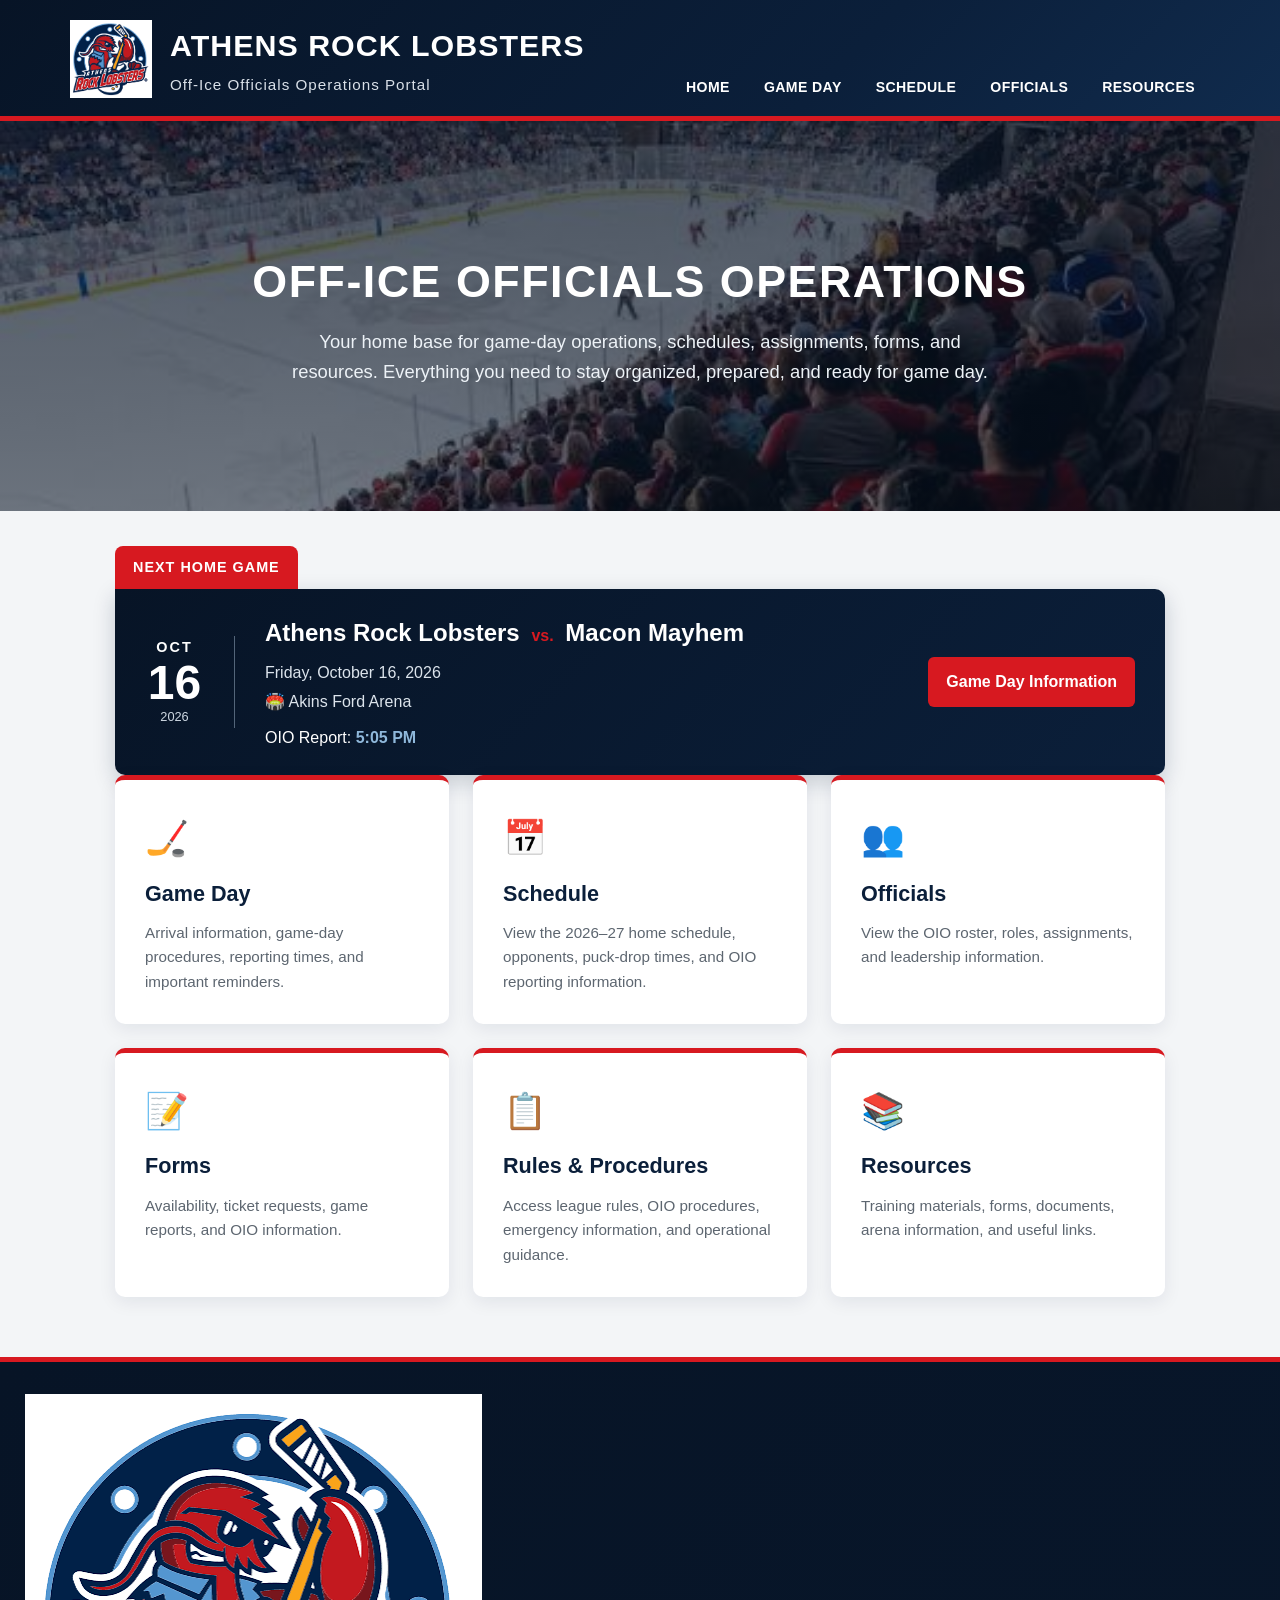
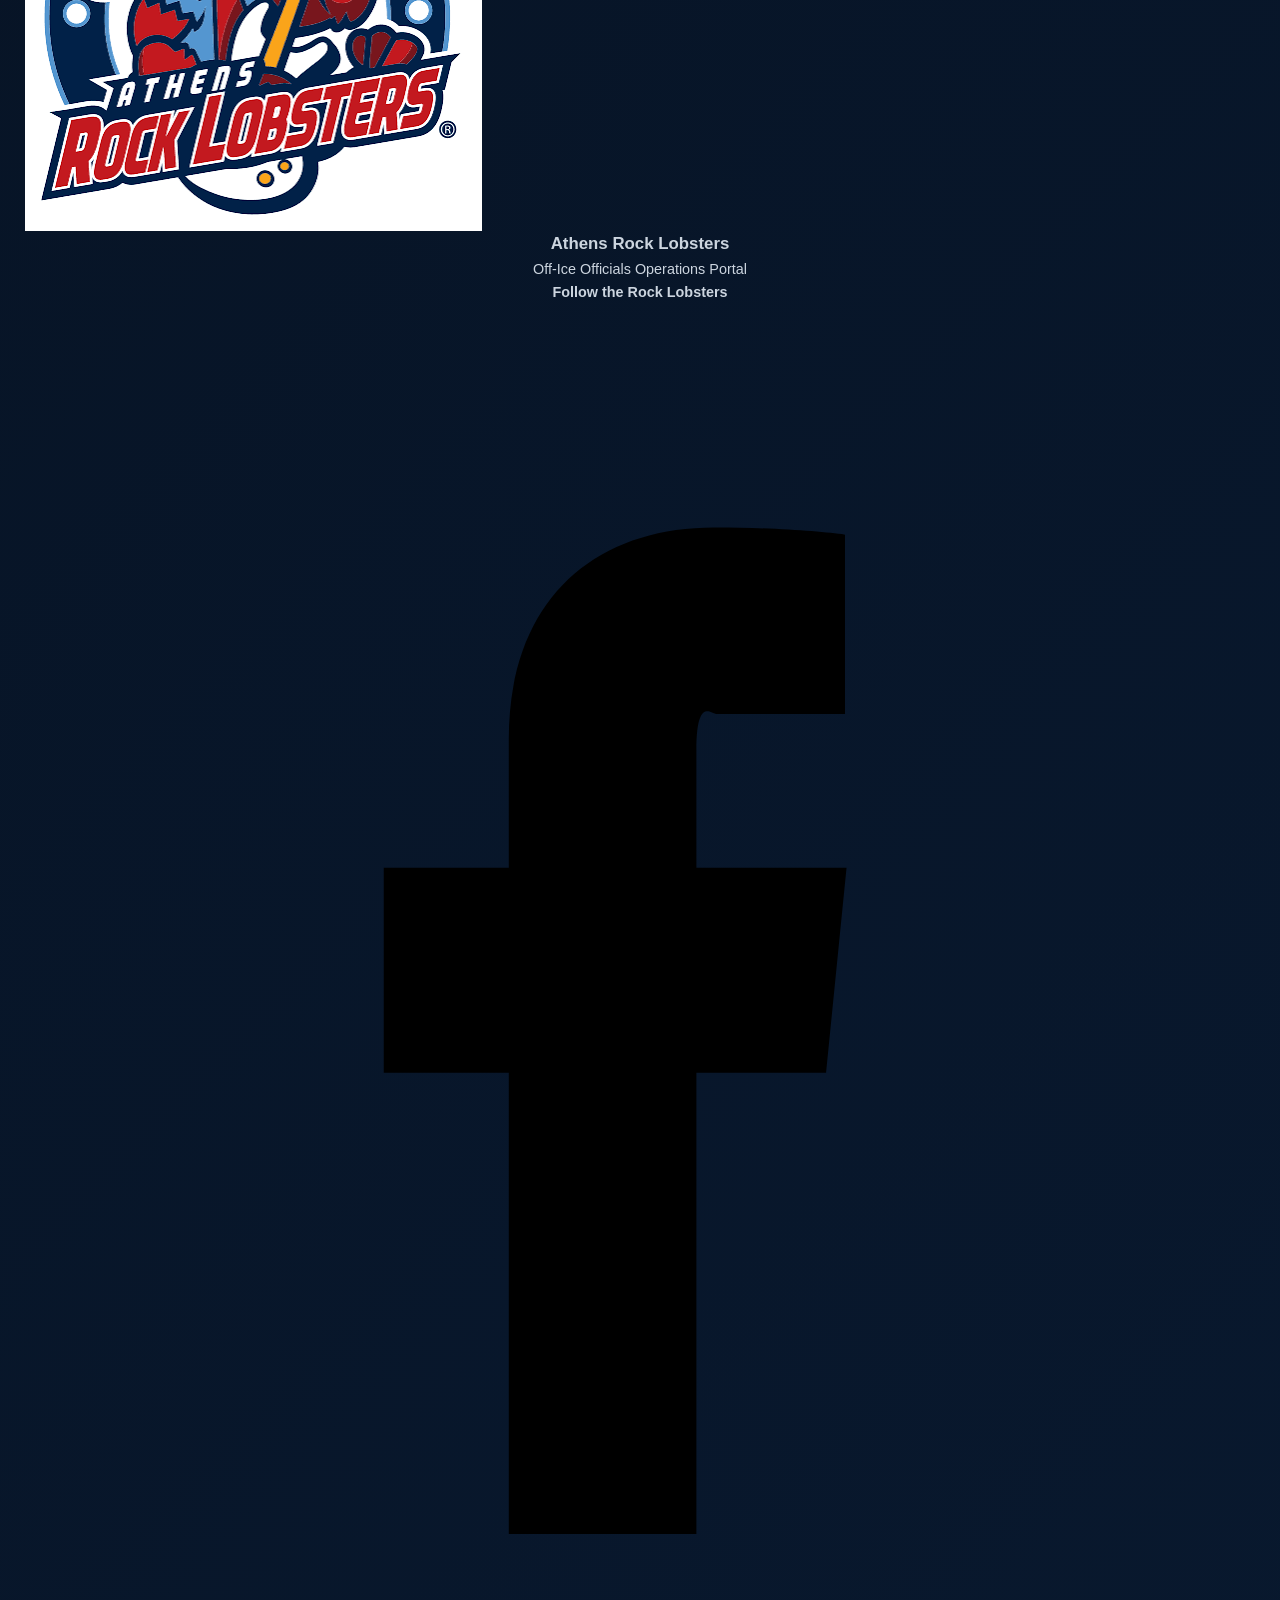
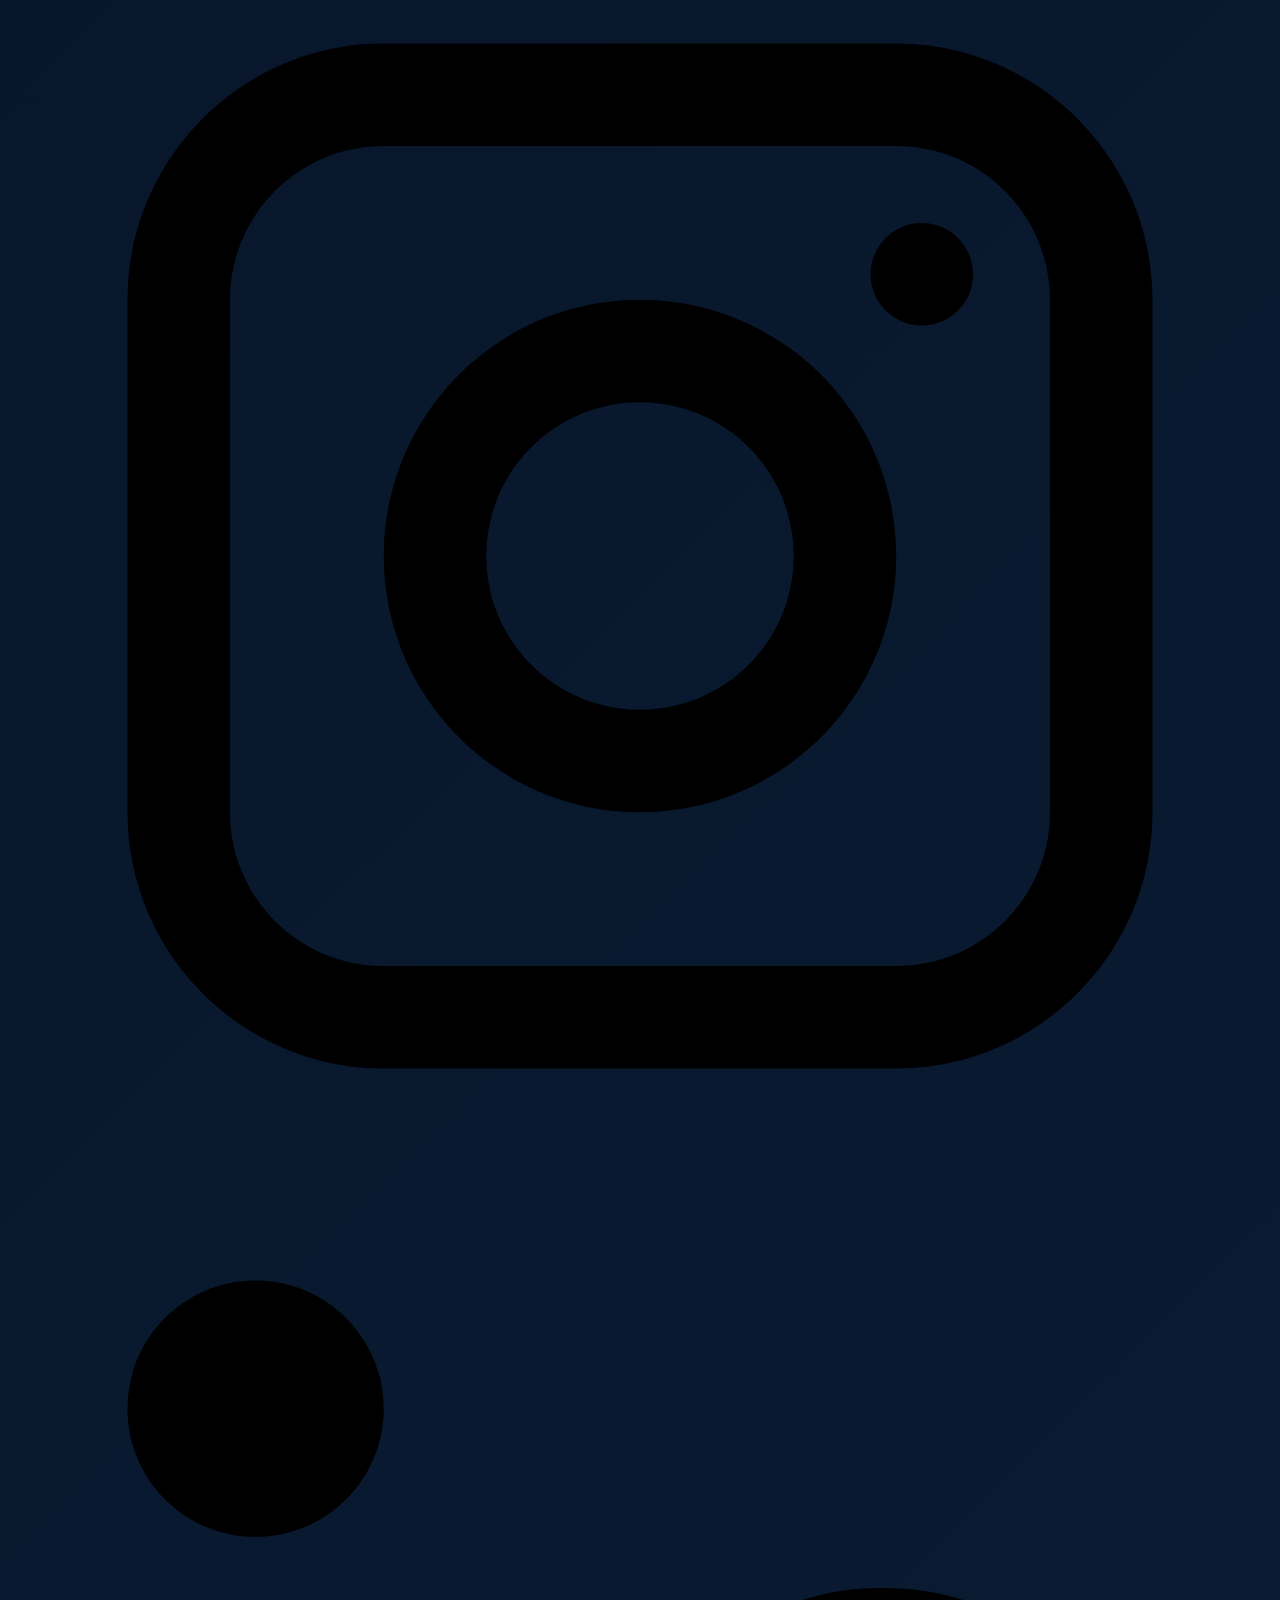
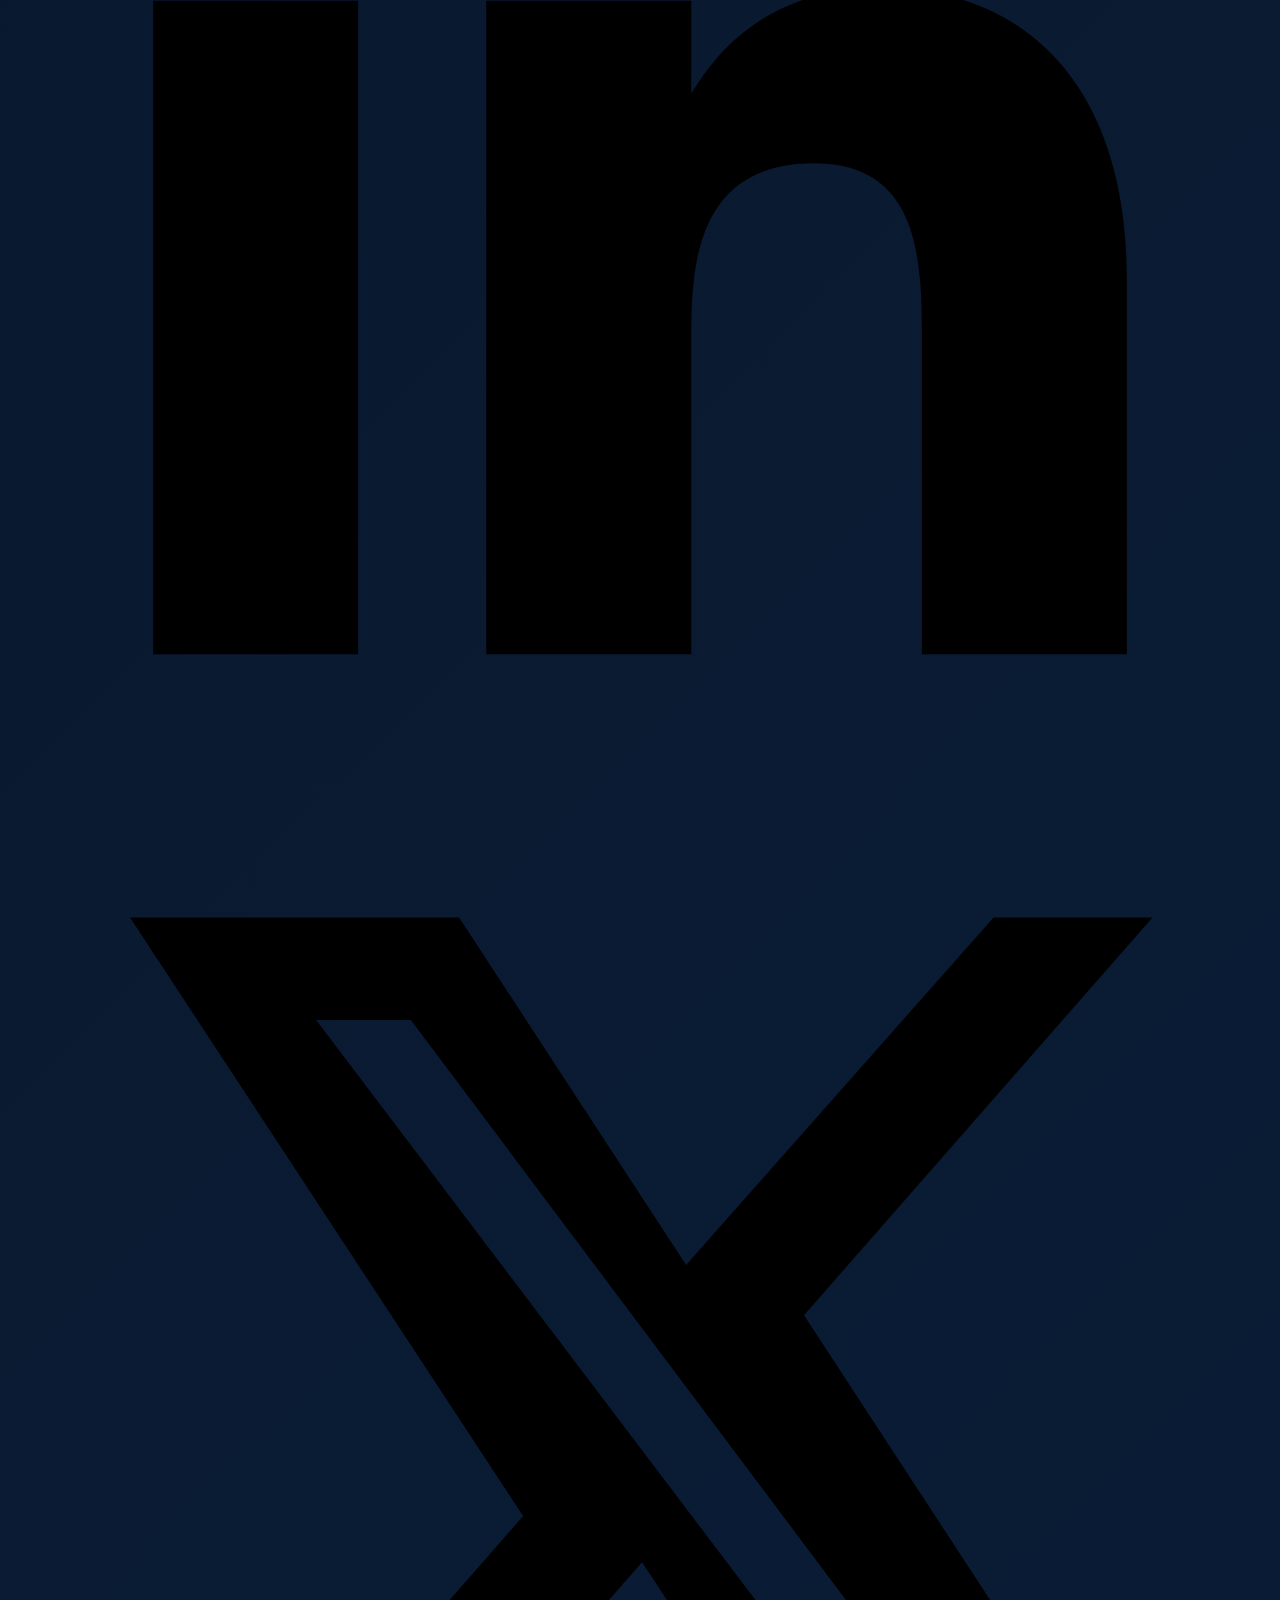
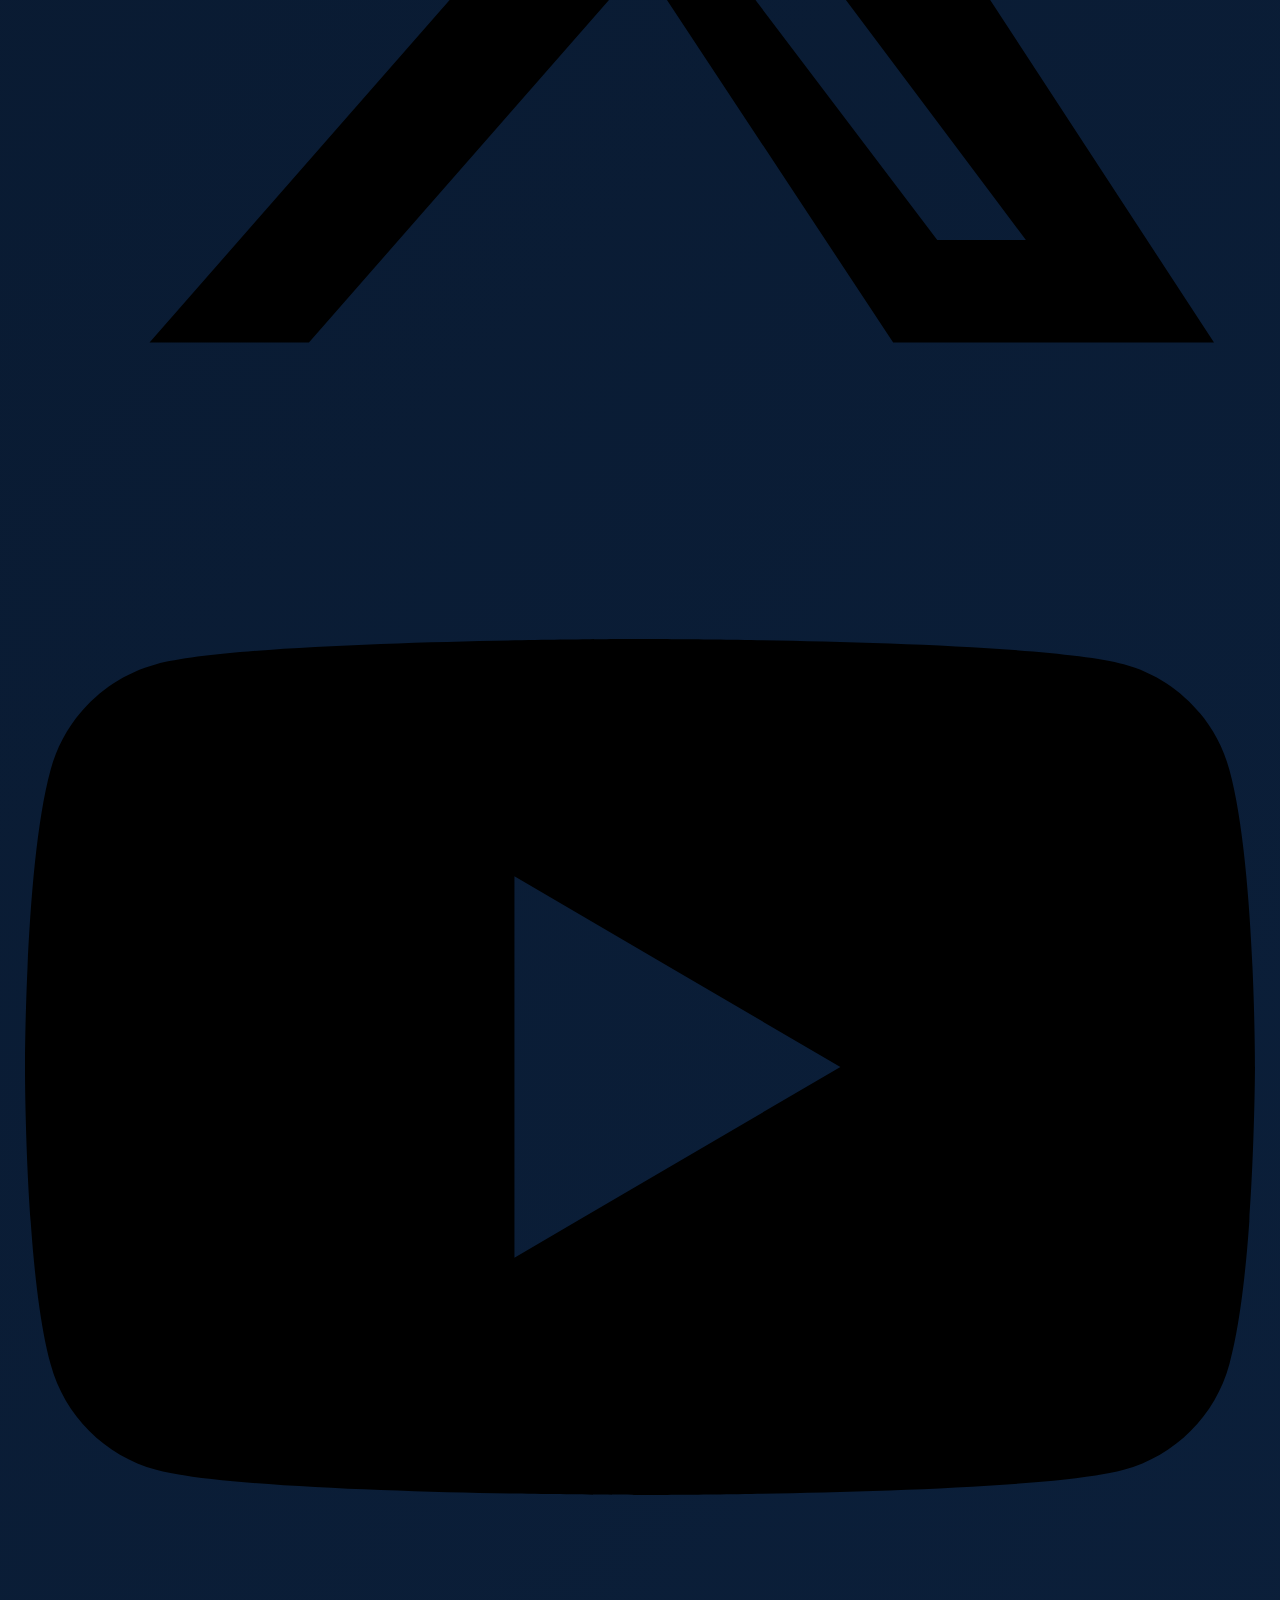
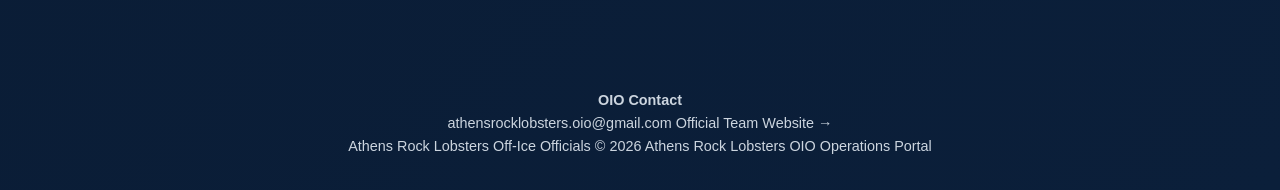
==== commit af9e9dc6: "footer changes" ====
--- a/index.html
+++ b/index.html
@@ -79,7 +79,9 @@
 
     <div class="hero-overlay">
 
-        <h2>Off-Ice Officials Operations</h2>
+        <h2>
+            Off-Ice Officials Operations
+        </h2>
 
         <p>
             Your home base for game-day operations,
@@ -131,24 +133,38 @@
         <div class="next-game-details">
 
             <h2>
+
                 Athens Rock Lobsters
+
                 <span>vs.</span>
+
                 Macon Mayhem
+
             </h2>
 
+
             <p class="next-game-info">
+
                 Friday, October 16, 2026
+
             </p>
 
+
             <p class="next-game-info">
+
                 🏟️ Akins Ford Arena
+
             </p>
 
+
             <p class="next-game-oio">
+
                 OIO Report:
+
                 <strong>
                     5:05 PM
                 </strong>
+
             </p>
 
         </div>
@@ -311,18 +327,18 @@
 
 
 <!-- =========================================
-     FOOTER
+     PROFESSIONAL FOOTER
      ========================================= -->
 
 <footer class="site-footer">
 
 
-    <div class="footer-content">
+    <div class="professional-footer">
 
 
         <!-- FOOTER BRAND -->
 
-        <div class="footer-brand">
+        <div class="footer-brand-block">
 
             <img src="images/arl-logo.png"
                  alt="Athens Rock Lobsters logo"
@@ -344,9 +360,121 @@
 
 
 
-        <!-- FOOTER CONTACT -->
-
-        <div class="footer-contact">
+        <!-- SOCIAL MEDIA -->
+
+        <div class="footer-social-block">
+
+            <h4>
+                Follow the Rock Lobsters
+            </h4>
+
+
+            <div class="footer-social-icons">
+
+
+                <!-- FACEBOOK -->
+
+                <a href="https://www.facebook.com/AthensRockLobsters/"
+                   target="_blank"
+                   rel="noopener noreferrer"
+                   aria-label="Facebook"
+                   class="social-icon">
+
+                    <svg viewBox="0 0 24 24"
+                         aria-hidden="true">
+
+                        <path d="M13.5 8H16V4.5C15.57 4.44 14.59 4.36 13.45 4.36C11.07 4.36 9.44 5.81 9.44 8.49V11H7V15H9.44V24H13.1V15H15.63L16.03 11H13.1V8.72C13.1 7.65 13.39 8 13.5 8Z"/>
+
+                    </svg>
+
+                </a>
+
+
+
+                <!-- INSTAGRAM -->
+
+                <a href="https://www.instagram.com/athensrocklobsters/"
+                   target="_blank"
+                   rel="noopener noreferrer"
+                   aria-label="Instagram"
+                   class="social-icon">
+
+                    <svg viewBox="0 0 24 24"
+                         aria-hidden="true">
+
+                        <path d="M7 2H17C19.76 2 22 4.24 22 7V17C22 19.76 19.76 22 17 22H7C4.24 22 2 19.76 2 17V7C2 4.24 4.24 2 7 2ZM7 4C5.34 4 4 5.34 4 7V17C4 18.66 5.34 20 7 20H17C18.66 20 20 18.66 20 17V7C20 5.34 18.66 4 17 4H7ZM12 7C14.76 7 17 9.24 17 12C17 14.76 14.76 17 12 17C9.24 17 7 14.76 7 12C7 9.24 9.24 7 12 7ZM12 9C10.34 9 9 10.34 9 12C9 13.66 10.34 15 12 15C13.66 15 15 13.66 15 12C15 10.34 13.66 9 12 9ZM17.5 5.5C18.05 5.5 18.5 5.95 18.5 6.5C18.5 7.05 18.05 7.5 17.5 7.5C16.95 7.5 16.5 7.05 16.5 6.5C16.5 5.95 16.95 5.5 17.5 5.5Z"/>
+
+                    </svg>
+
+                </a>
+
+
+
+                <!-- LINKEDIN -->
+
+                <a href="https://www.linkedin.com/company/athens-rock-lobsters/"
+                   target="_blank"
+                   rel="noopener noreferrer"
+                   aria-label="LinkedIn"
+                   class="social-icon">
+
+                    <svg viewBox="0 0 24 24"
+                         aria-hidden="true">
+
+                        <path d="M6.5 8.25H2.5V21H6.5V8.25ZM4.5 2C3.12 2 2 3.12 2 4.5C2 5.88 3.12 7 4.5 7C5.88 7 7 5.88 7 4.5C7 3.12 5.88 2 4.5 2ZM21.5 13.67C21.5 9.83 19.45 8 16.72 8C14.51 8 13.52 9.21 13 10.06V8.25H9V21H13V14.69C13 13.03 13.31 11.42 15.4 11.42C17.46 11.42 17.5 13.32 17.5 14.81V21H21.5V13.67Z"/>
+
+                    </svg>
+
+                </a>
+
+
+
+                <!-- X -->
+
+                <a href="https://x.com/AthensRockLobsters"
+                   target="_blank"
+                   rel="noopener noreferrer"
+                   aria-label="X"
+                   class="social-icon">
+
+                    <svg viewBox="0 0 24 24"
+                         aria-hidden="true">
+
+                        <path d="M18.9 2H22L15.2 9.76L23.2 22H16.94L12.04 14.58L5.54 22H2.43L9.72 13.68L2.05 2H8.47L12.9 8.78L18.9 2ZM17.8 20H19.53L7.53 4H5.68L17.8 20Z"/>
+
+                    </svg>
+
+                </a>
+
+
+
+                <!-- YOUTUBE -->
+
+                <a href="https://www.youtube.com/@AthensRockLobsters"
+                   target="_blank"
+                   rel="noopener noreferrer"
+                   aria-label="YouTube"
+                   class="social-icon">
+
+                    <svg viewBox="0 0 24 24"
+                         aria-hidden="true">
+
+                        <path d="M23.5 6.2C23.23 5.2 22.44 4.41 21.44 4.14C19.63 3.65 12 3.65 12 3.65C12 3.65 4.37 3.65 2.56 4.14C1.56 4.41 0.77 5.2 0.5 6.2C0 8.01 0 12 0 12C0 12 0 15.99 0.5 17.8C0.77 18.8 1.56 19.59 2.56 19.86C4.37 20.35 12 20.35 12 20.35C12 20.35 19.63 20.35 21.44 19.86C22.44 19.59 23.23 18.8 23.5 17.8C24 15.99 24 12 24 12C24 12 24 8.01 23.5 6.2ZM9.55 15.72V8.28L15.91 12L9.55 15.72Z"/>
+
+                    </svg>
+
+                </a>
+
+
+            </div>
+
+        </div>
+
+
+
+        <!-- OIO CONTACT -->
+
+        <div class="footer-contact-block">
 
             <h4>
                 OIO Contact
@@ -358,96 +486,18 @@
 
             </a>
 
-        </div>
-
-
-
-        <!-- OFFICIAL TEAM SITE -->
-
-        <div class="footer-team-link">
-
-            <h4>
-                Official Team Website
-            </h4>
-
             <a href="https://rocklobstershockey.com/"
                target="_blank"
-               rel="noopener noreferrer">
-
-                RockLobstersHockey.com
+               rel="noopener noreferrer"
+               class="official-site-link">
+
+                Official Team Website →
 
             </a>
 
         </div>
 
 
-
-        <!-- SOCIAL MEDIA -->
-
-        <div class="footer-social">
-
-            <h4>
-                Follow the Rock Lobsters
-            </h4>
-
-
-            <div class="social-links">
-
-
-                <a href="https://www.facebook.com/athensrocklobsters/"
-                   target="_blank"
-                   rel="noopener noreferrer"
-                   aria-label="Facebook">
-
-                    Facebook
-
-                </a>
-
-
-                <a href="https://www.instagram.com/athensrocklobsters/"
-                   target="_blank"
-                   rel="noopener noreferrer"
-                   aria-label="Instagram">
-
-                    Instagram
-
-                </a>
-
-
-                <a href="https://www.linkedin.com/company/athens-rock-lobsters/"
-                   target="_blank"
-                   rel="noopener noreferrer"
-                   aria-label="LinkedIn">
-
-                    LinkedIn
-
-                </a>
-
-
-                <a href="https://x.com/AthensRockLobsters"
-                   target="_blank"
-                   rel="noopener noreferrer"
-                   aria-label="X">
-
-                    X
-
-                </a>
-
-
-                <a href="https://www.youtube.com/@AthensRockLobsters"
-                   target="_blank"
-                   rel="noopener noreferrer"
-                   aria-label="YouTube">
-
-                    YouTube
-
-                </a>
-
-            </div>
-
-        </div>
-
-
     </div>
 
 
@@ -456,13 +506,13 @@
 
     <div class="footer-bottom">
 
-        <p>
+        <span>
             Athens Rock Lobsters Off-Ice Officials
-        </p>
-
-        <p>
-            &copy; 2026 Athens Rock Lobsters OIO Operations Portal
-        </p>
+        </span>
+
+        <span>
+            © 2026 Athens Rock Lobsters OIO Operations Portal
+        </span>
 
     </div>
 
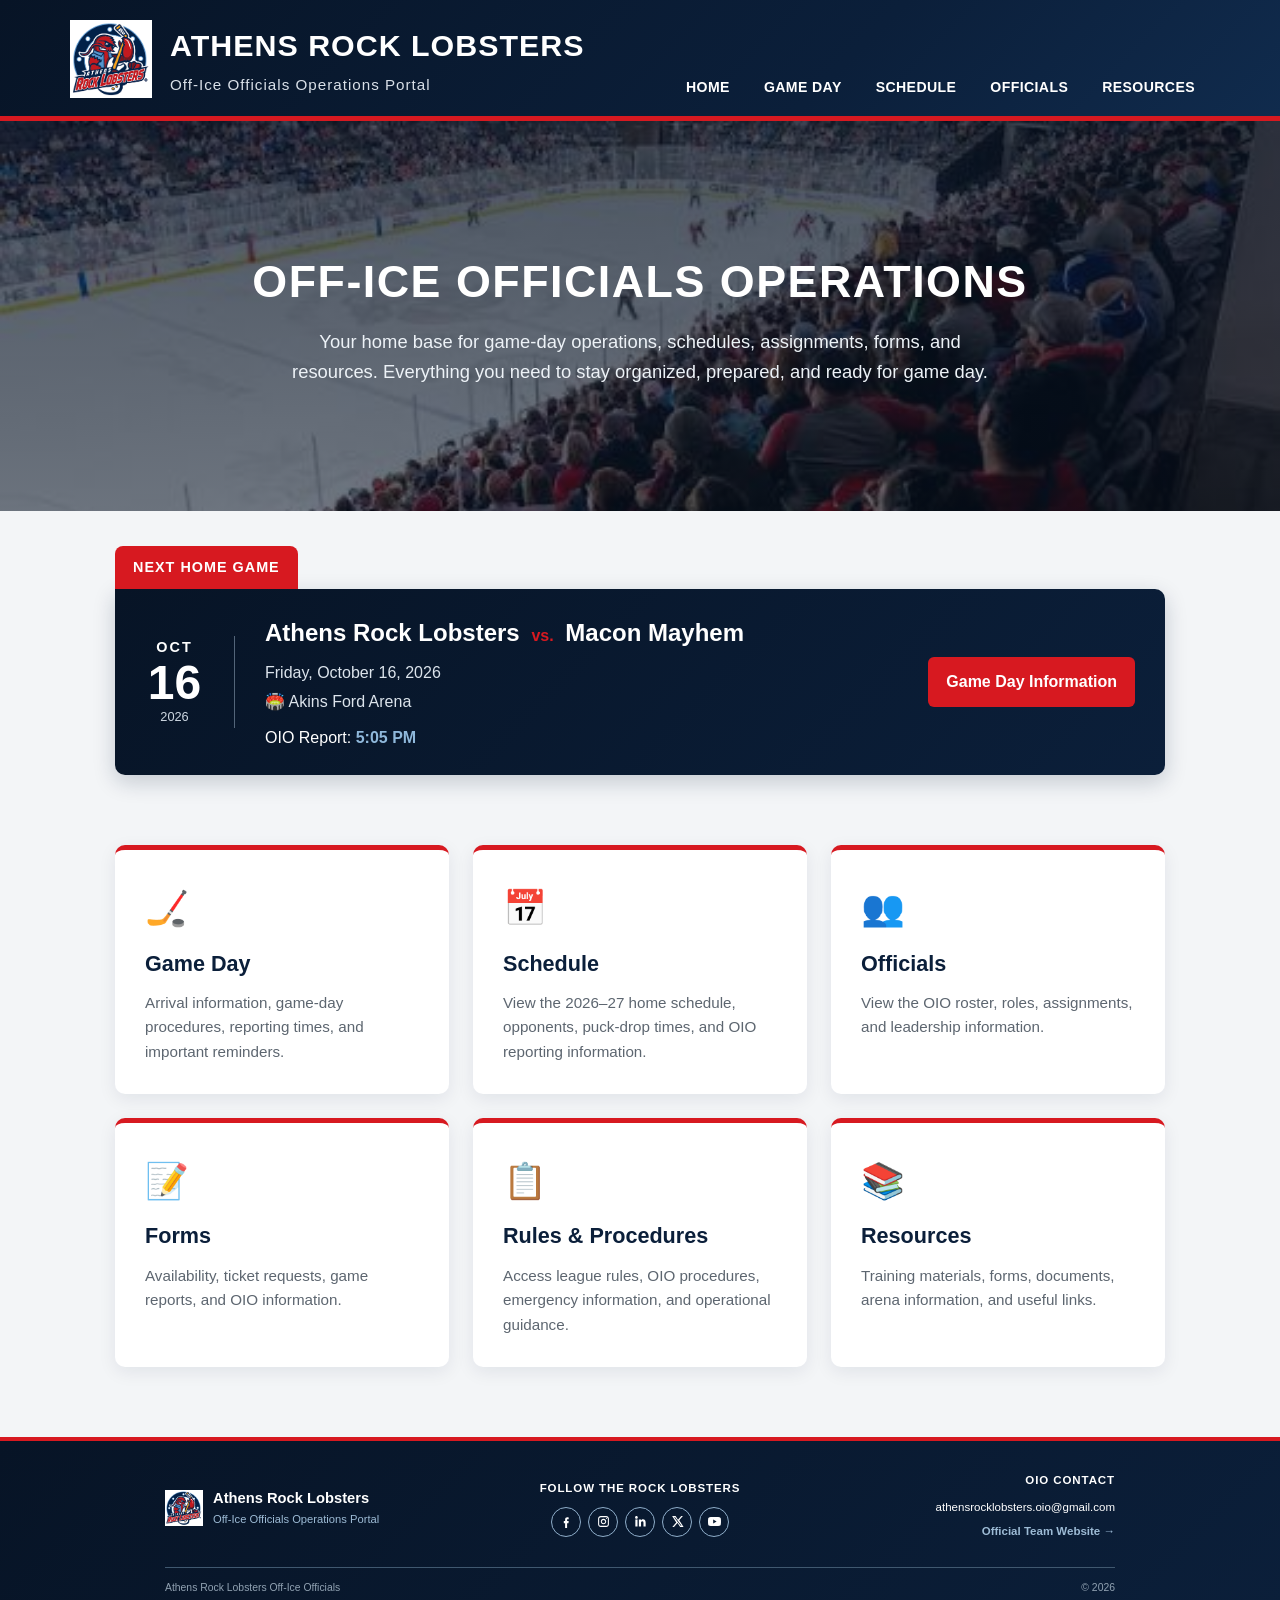
==== commit 7f8ef917: "footer edits" ====
--- a/index.html
+++ b/index.html
@@ -103,9 +103,7 @@
 <section class="next-game">
 
     <div class="next-game-label">
-
         NEXT HOME GAME
-
     </div>
 
 
@@ -133,38 +131,24 @@
         <div class="next-game-details">
 
             <h2>
-
                 Athens Rock Lobsters
-
                 <span>vs.</span>
-
                 Macon Mayhem
-
             </h2>
 
-
             <p class="next-game-info">
-
                 Friday, October 16, 2026
-
             </p>
 
-
             <p class="next-game-info">
-
                 🏟️ Akins Ford Arena
-
             </p>
 
-
             <p class="next-game-oio">
-
                 OIO Report:
-
                 <strong>
                     5:05 PM
                 </strong>
-
             </p>
 
         </div>
@@ -374,7 +358,7 @@
 
                 <!-- FACEBOOK -->
 
-                <a href="https://www.facebook.com/AthensRockLobsters/"
+                <a href="https://www.facebook.com/rocklobsterhockey/"
                    target="_blank"
                    rel="noopener noreferrer"
                    aria-label="Facebook"
@@ -511,7 +495,7 @@
         </span>
 
         <span>
-            © 2026 Athens Rock Lobsters OIO Operations Portal
+            © 2026
         </span>
 
     </div>
--- a/css/style.css
+++ b/css/style.css
@@ -1576,4 +1576,180 @@
    END OF STYLESHEET
    ========================================= */
 
-
+/* =========================================
+   FINAL VISUAL OVERRIDES
+   ========================================= */
+
+/* Space between Next Home Game and dashboard */
+section.next-game {
+    margin-bottom: 70px !important;
+}
+
+/* Make the footer compact and high contrast */
+.site-footer {
+    background: linear-gradient(
+        135deg,
+        var(--arl-navy-dark) 0%,
+        var(--arl-navy) 100%
+    ) !important;
+
+    color: #ffffff !important;
+    margin-top: 70px !important;
+    padding: 30px 20px 15px !important;
+    border-top: 4px solid var(--arl-red) !important;
+    text-align: center;
+}
+
+.professional-footer {
+    max-width: 950px;
+    margin: 0 auto;
+    display: grid;
+    grid-template-columns: 1fr 1fr 1fr;
+    align-items: center;
+    gap: 25px;
+    padding-bottom: 22px;
+}
+
+/* Tiny but visible team logo */
+.footer-logo {
+    width: 38px !important;
+    height: 38px !important;
+    object-fit: contain;
+}
+
+/* Footer team branding */
+.footer-brand-block {
+    display: flex;
+    align-items: center;
+    gap: 10px;
+    text-align: left;
+}
+
+.footer-brand-block h3 {
+    color: #ffffff !important;
+    font-size: 0.92rem;
+    margin-bottom: 1px;
+}
+
+.footer-brand-block p {
+    color: #9dbbd5 !important;
+    font-size: 0.7rem;
+}
+
+/* Social media area */
+.footer-social-block {
+    text-align: center;
+}
+
+.footer-social-block h4,
+.footer-contact-block h4 {
+    color: #ffffff !important;
+    font-size: 0.72rem;
+    text-transform: uppercase;
+    letter-spacing: 0.9px;
+    margin-bottom: 9px;
+}
+
+.footer-social-icons {
+    display: flex;
+    justify-content: center;
+    align-items: center;
+    gap: 7px;
+}
+
+/* Tiny social buttons */
+.social-icon {
+    width: 30px !important;
+    height: 30px !important;
+    display: flex;
+    align-items: center;
+    justify-content: center;
+    border: 1px solid #8faeca !important;
+    border-radius: 50%;
+    background: transparent;
+}
+
+.social-icon svg {
+    width: 13px !important;
+    height: 13px !important;
+    fill: #ffffff !important;
+    display: block;
+}
+
+.social-icon:hover {
+    background: var(--arl-red) !important;
+    border-color: var(--arl-red) !important;
+}
+
+/* Contact */
+.footer-contact-block {
+    text-align: right;
+}
+
+.footer-contact-block a {
+    display: block;
+    color: #ffffff !important;
+    font-size: 0.72rem;
+    margin-bottom: 5px;
+}
+
+.footer-contact-block .official-site-link {
+    color: #9dbbd5 !important;
+    font-weight: 700;
+}
+
+.footer-bottom {
+    max-width: 950px;
+    margin: 0 auto;
+    padding-top: 12px;
+    border-top: 1px solid #40586f;
+    display: flex;
+    align-items: center;
+    justify-content: space-between;
+    gap: 15px;
+    color: #91a2b2 !important;
+    font-size: 0.65rem;
+}
+
+/* Footer responsive layout */
+@media (max-width: 800px) {
+
+    .professional-footer {
+        grid-template-columns: 1fr 1fr;
+    }
+
+    .footer-social-block {
+        grid-column: 1 / -1;
+        grid-row: 2;
+    }
+
+}
+
+@media (max-width: 550px) {
+
+    .professional-footer {
+        grid-template-columns: 1fr;
+        gap: 20px;
+    }
+
+    .footer-brand-block {
+        justify-content: center;
+        text-align: center;
+    }
+
+    .footer-social-block {
+        grid-column: auto;
+        grid-row: auto;
+    }
+
+    .footer-contact-block {
+        text-align: center;
+    }
+
+    .footer-bottom {
+        flex-direction: column;
+        text-align: center;
+        gap: 4px;
+    }
+
+}
